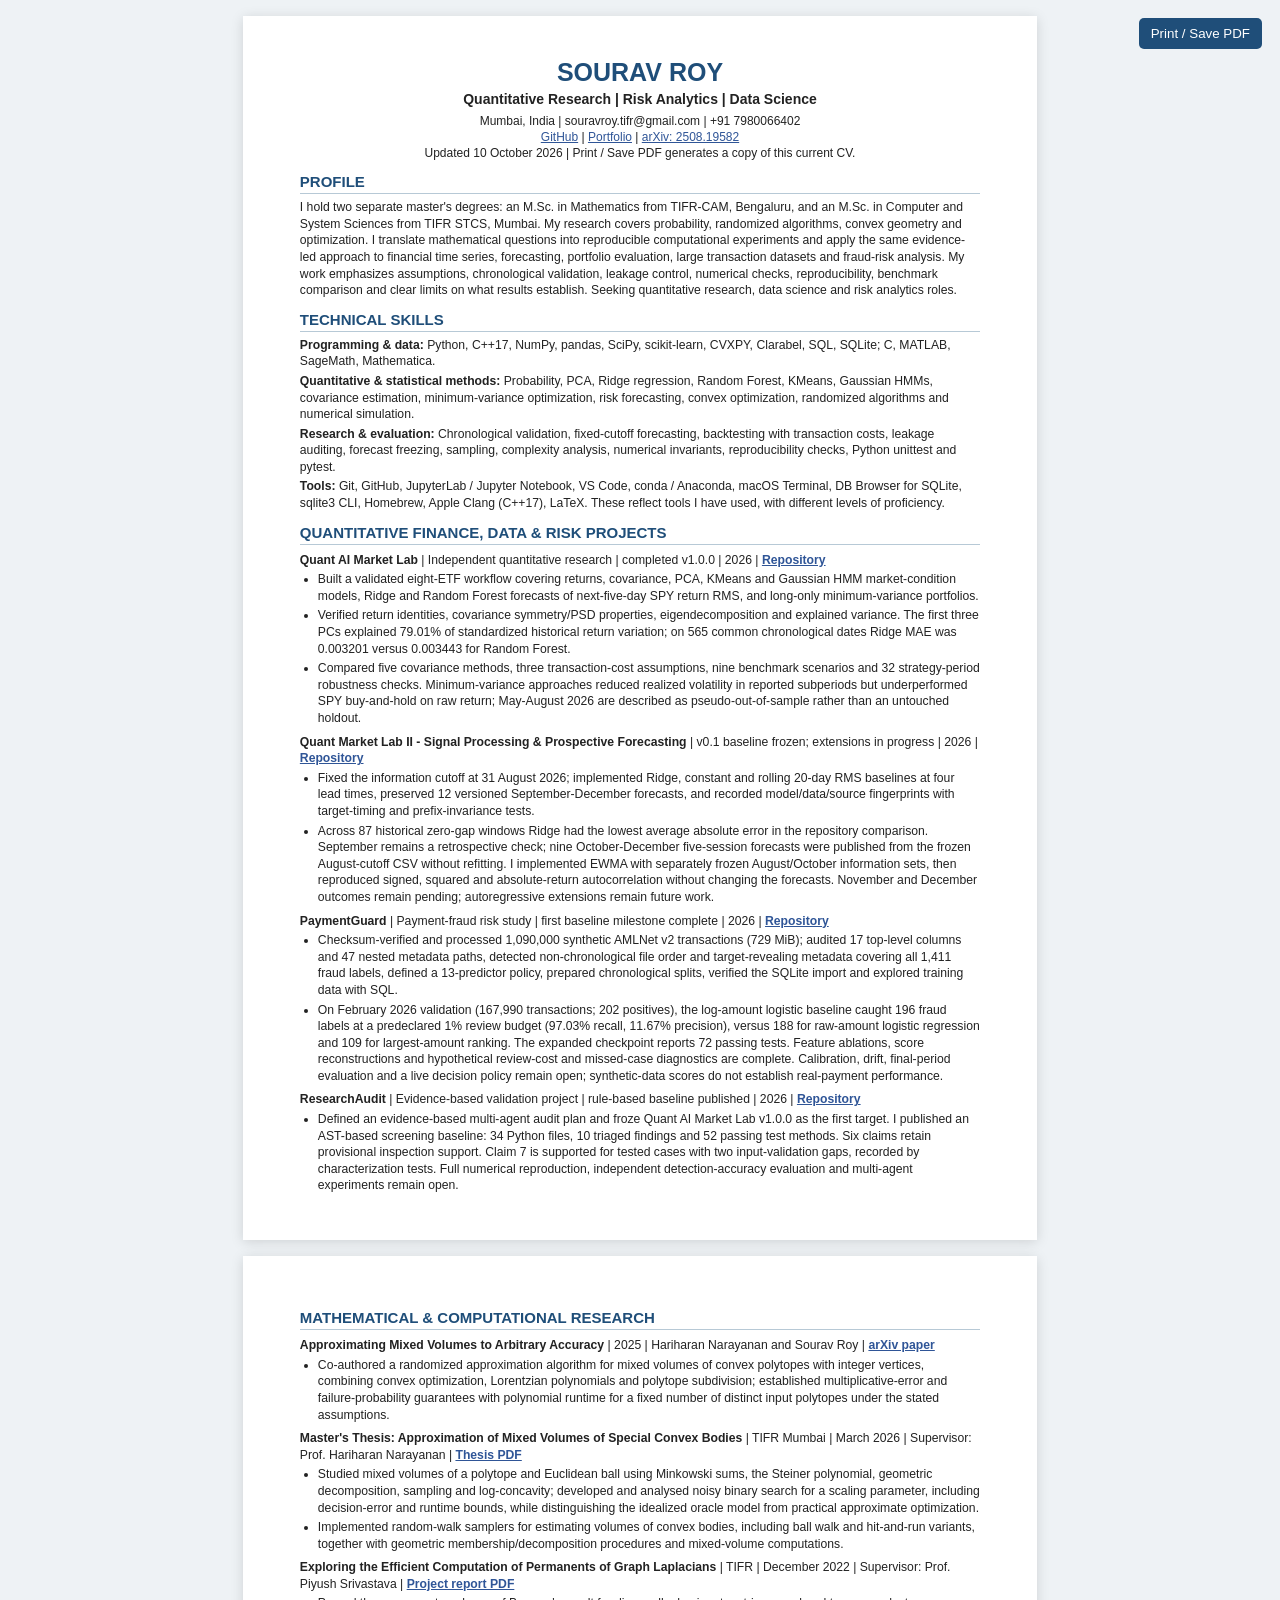
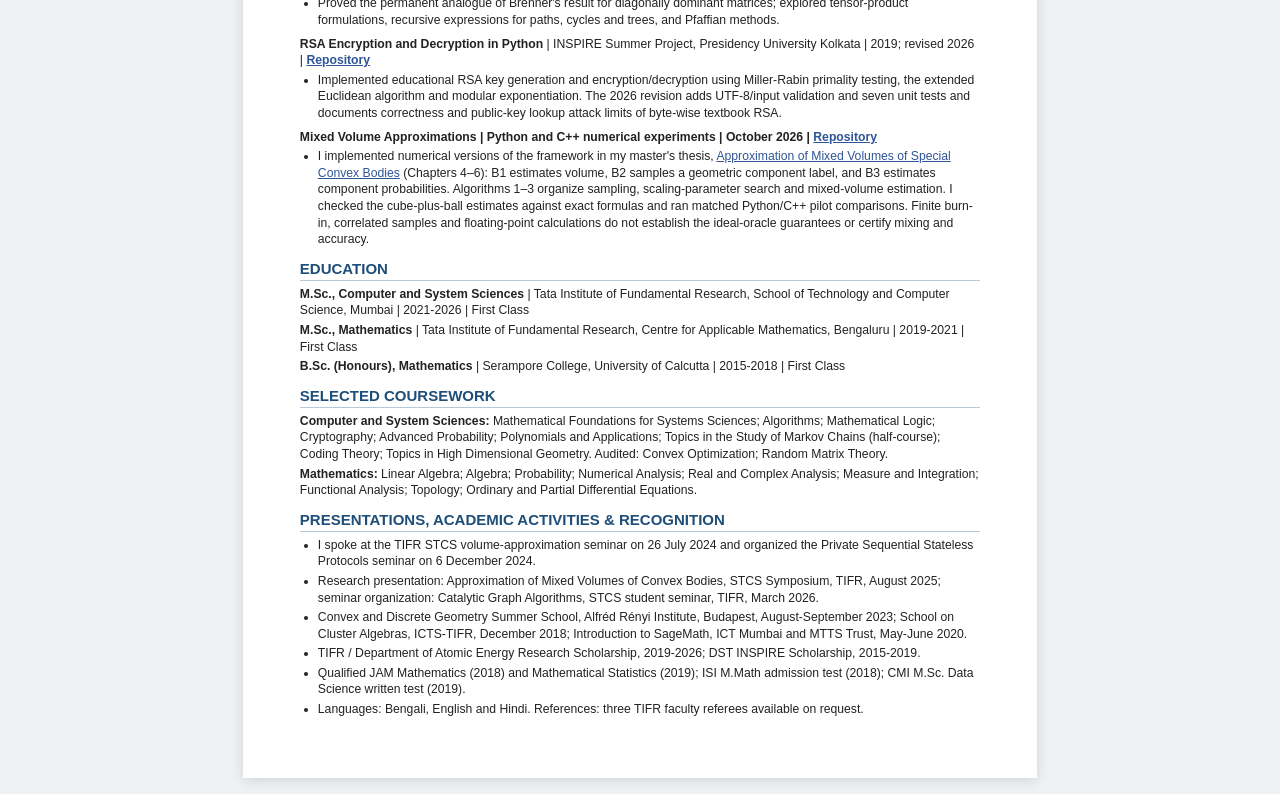
==== cv.html @ 2ca76282 "Adjusted A4 CV print typography and spacing" ====
<!DOCTYPE html>
<html lang="en"><head><meta charset="UTF-8"><meta name="viewport" content="width=device-width,initial-scale=1">
<title>Sourav Roy | CV</title>
<style>
@page{size:A4 portrait;margin:10mm 12mm}*{box-sizing:border-box}body{margin:0;background:#eef2f5;color:#222;font-family:Arial,Helvetica,sans-serif}
.sheet{width:210mm;min-height:297mm;margin:16px auto;background:#fff;padding:11mm 15mm;box-shadow:0 2px 12px #0002}
h1{text-align:center;color:#1f4e79;font-size:25px;margin:0 0 3px}.sub{text-align:center;font-weight:700;font-size:14px;margin:0 0 4px}.contact{text-align:center;font-size:12px;line-height:1.35;margin:0}
a{color:#2f5597}h2{color:#1f4e79;font-size:15px;margin:12px 0 5px;border-bottom:1px solid #b7c9d6;padding-bottom:3px}
p,li{font-size:12.2px;line-height:1.36;margin:3px 0}.role{font-weight:700;margin-top:7px}.role span{font-weight:400}ul{margin:2px 0 4px;padding-left:18px}
.actions{position:fixed;right:18px;top:18px}.actions button{padding:8px 12px;border:0;border-radius:5px;background:#1f4e79;color:white;cursor:pointer}
@media print{
html,body{background:#fff;margin:0;padding:0}
.sheet{box-shadow:none;margin:0;width:auto;min-height:0;padding:0}
.actions{display:none}
.page2{break-before:page}
h1{font-size:22px;margin:0 0 2px}
.sub{font-size:12px;margin:0 0 3px}
.contact{font-size:10px;line-height:1.2;margin:2px 0}
h2{font-size:12.5px;margin:8px 0 3px;padding-bottom:2px;break-after:avoid}
p,li{font-size:10.5px;line-height:1.24;margin:2px 0;orphans:2;widows:2}
.role{margin-top:5px;break-after:avoid}
ul{margin:2px 0 3px;padding-left:15px}
a{color:inherit;text-decoration:none}
}
</style></head><body><div class="actions"><button onclick="window.print()">Print / Save PDF</button></div>
<section class="sheet"><h1>SOURAV ROY</h1><p class="sub">Quantitative Research | Risk Analytics | Data Science</p>
<p class="contact">Mumbai, India | souravroy.tifr@gmail.com | +91 7980066402</p>
<p class="contact"><a href="https://github.com/Souravfrp">GitHub</a> | <a href="https://souravfrp.github.io">Portfolio</a> | <a href="https://arxiv.org/abs/2508.19582">arXiv: 2508.19582</a></p>
<p class="contact">Updated 10 October 2026 | Print / Save PDF generates a copy of this current CV.</p><h2>PROFILE</h2><p>I hold two separate master's degrees: an M.Sc. in Mathematics from TIFR-CAM, Bengaluru, and an M.Sc. in Computer and System Sciences from TIFR STCS, Mumbai. My research covers probability, randomized algorithms, convex geometry and optimization. I translate mathematical questions into reproducible computational experiments and apply the same evidence-led approach to financial time series, forecasting, portfolio evaluation, large transaction datasets and fraud-risk analysis. My work emphasizes assumptions, chronological validation, leakage control, numerical checks, reproducibility, benchmark comparison and clear limits on what results establish. Seeking quantitative research, data science and risk analytics roles.</p>
<h2>TECHNICAL SKILLS</h2>
<p><b>Programming &amp; data:</b> Python, C++17, NumPy, pandas, SciPy, scikit-learn, CVXPY, Clarabel, SQL, SQLite; C, MATLAB, SageMath, Mathematica.</p>
<p><b>Quantitative &amp; statistical methods:</b> Probability, PCA, Ridge regression, Random Forest, KMeans, Gaussian HMMs, covariance estimation, minimum-variance optimization, risk forecasting, convex optimization, randomized algorithms and numerical simulation.</p>
<p><b>Research &amp; evaluation:</b> Chronological validation, fixed-cutoff forecasting, backtesting with transaction costs, leakage auditing, forecast freezing, sampling, complexity analysis, numerical invariants, reproducibility checks, Python unittest and pytest.</p><p><b>Tools:</b> Git, GitHub, JupyterLab / Jupyter Notebook, VS Code, conda / Anaconda, macOS Terminal, DB Browser for SQLite, sqlite3 CLI, Homebrew, Apple Clang (C++17), LaTeX. These reflect tools I have used, with different levels of proficiency.</p>
<h2>QUANTITATIVE FINANCE, DATA &amp; RISK PROJECTS</h2>
<p class="role">Quant AI Market Lab <span>| Independent quantitative research | completed v1.0.0 | 2026 |</span> <a href="https://github.com/Souravfrp/quant-ai-market-lab">Repository</a></p>
<ul><li>Built a validated eight-ETF workflow covering returns, covariance, PCA, KMeans and Gaussian HMM market-condition models, Ridge and Random Forest forecasts of next-five-day SPY return RMS, and long-only minimum-variance portfolios.</li><li>Verified return identities, covariance symmetry/PSD properties, eigendecomposition and explained variance. The first three PCs explained 79.01% of standardized historical return variation; on 565 common chronological dates Ridge MAE was 0.003201 versus 0.003443 for Random Forest.</li><li>Compared five covariance methods, three transaction-cost assumptions, nine benchmark scenarios and 32 strategy-period robustness checks. Minimum-variance approaches reduced realized volatility in reported subperiods but underperformed SPY buy-and-hold on raw return; May-August 2026 are described as pseudo-out-of-sample rather than an untouched holdout.</li></ul>
<p class="role">Quant Market Lab II - Signal Processing &amp; Prospective Forecasting <span>| v0.1 baseline frozen; extensions in progress | 2026 |</span> <a href="https://github.com/Souravfrp/quant-market-lab-ii">Repository</a></p>
<ul><li>Fixed the information cutoff at 31 August 2026; implemented Ridge, constant and rolling 20-day RMS baselines at four lead times, preserved 12 versioned September-December forecasts, and recorded model/data/source fingerprints with target-timing and prefix-invariance tests.</li><li>Across 87 historical zero-gap windows Ridge had the lowest average absolute error in the repository comparison. September remains a retrospective check; nine October-December five-session forecasts were published from the frozen August-cutoff CSV without refitting. I implemented EWMA with separately frozen August/October information sets, then reproduced signed, squared and absolute-return autocorrelation without changing the forecasts. November and December outcomes remain pending; autoregressive extensions remain future work.</li></ul>
<p class="role">PaymentGuard <span>| Payment-fraud risk study | first baseline milestone complete | 2026 |</span> <a href="https://github.com/Souravfrp/payment-guard">Repository</a></p>
<ul><li>Checksum-verified and processed 1,090,000 synthetic AMLNet v2 transactions (729 MiB); audited 17 top-level columns and 47 nested metadata paths, detected non-chronological file order and target-revealing metadata covering all 1,411 fraud labels, defined a 13-predictor policy, prepared chronological splits, verified the SQLite import and explored training data with SQL.</li><li>On February 2026 validation (167,990 transactions; 202 positives), the log-amount logistic baseline caught 196 fraud labels at a predeclared 1% review budget (97.03% recall, 11.67% precision), versus 188 for raw-amount logistic regression and 109 for largest-amount ranking. The expanded checkpoint reports 72 passing tests. Feature ablations, score reconstructions and hypothetical review-cost and missed-case diagnostics are complete. Calibration, drift, final-period evaluation and a live decision policy remain open; synthetic-data scores do not establish real-payment performance.</li></ul>
<p class="role">ResearchAudit <span>| Evidence-based validation project | rule-based baseline published | 2026 |</span> <a href="https://github.com/Souravfrp/research-audit">Repository</a></p>
<ul><li>Defined an evidence-based multi-agent audit plan and froze Quant AI Market Lab v1.0.0 as the first target. I published an AST-based screening baseline: 34 Python files, 10 triaged findings and 52 passing test methods. Six claims retain provisional inspection support. Claim 7 is supported for tested cases with two input-validation gaps, recorded by characterization tests. Full numerical reproduction, independent detection-accuracy evaluation and multi-agent experiments remain open.</li></ul></section>
<section class="sheet page2"><h2>MATHEMATICAL &amp; COMPUTATIONAL RESEARCH</h2>
<p class="role">Approximating Mixed Volumes to Arbitrary Accuracy <span>| 2025 | Hariharan Narayanan and Sourav Roy |</span> <a href="https://arxiv.org/abs/2508.19582">arXiv paper</a></p>
<ul><li>Co-authored a randomized approximation algorithm for mixed volumes of convex polytopes with integer vertices, combining convex optimization, Lorentzian polynomials and polytope subdivision; established multiplicative-error and failure-probability guarantees with polynomial runtime for a fixed number of distinct input polytopes under the stated assumptions.</li></ul>
<p class="role">Master's Thesis: Approximation of Mixed Volumes of Special Convex Bodies <span>| TIFR Mumbai | March 2026 | Supervisor: Prof. Hariharan Narayanan |</span> <a href="Mixed_volume_thesis_pdf.pdf">Thesis PDF</a></p>
<ul><li>Studied mixed volumes of a polytope and Euclidean ball using Minkowski sums, the Steiner polynomial, geometric decomposition, sampling and log-concavity; developed and analysed noisy binary search for a scaling parameter, including decision-error and runtime bounds, while distinguishing the idealized oracle model from practical approximate optimization.</li><li>Implemented random-walk samplers for estimating volumes of convex bodies, including ball walk and hit-and-run variants, together with geometric membership/decomposition procedures and mixed-volume computations.</li></ul>
<p class="role">Exploring the Efficient Computation of Permanents of Graph Laplacians <span>| TIFR | December 2022 | Supervisor: Prof. Piyush Srivastava |</span> <a href="research/permanents_graph_laplacians_2022.pdf">Project report PDF</a></p>
<ul><li>Proved the permanent analogue of Brenner's result for diagonally dominant matrices; explored tensor-product formulations, recursive expressions for paths, cycles and trees, and Pfaffian methods.</li></ul>
<p class="role">RSA Encryption and Decryption in Python <span>| INSPIRE Summer Project, Presidency University Kolkata | 2019; revised 2026 |</span> <a href="https://github.com/Souravfrp/rsa-educational">Repository</a></p>
<ul><li>Implemented educational RSA key generation and encryption/decryption using Miller-Rabin primality testing, the extended Euclidean algorithm and modular exponentiation. The 2026 revision adds UTF-8/input validation and seven unit tests and documents correctness and public-key lookup attack limits of byte-wise textbook RSA.</li></ul>
<p class="role">Mixed Volume Approximations | Python and C++ numerical experiments | October 2026 | <a href="https://github.com/Souravfrp/estimates-of-mixed-volume-components">Repository</a></p><ul><li>I implemented numerical versions of the framework in my master's thesis, <a href="Mixed_volume_thesis_pdf.pdf">Approximation of Mixed Volumes of Special Convex Bodies</a> (Chapters 4–6): B1 estimates volume, B2 samples a geometric component label, and B3 estimates component probabilities. Algorithms 1–3 organize sampling, scaling-parameter search and mixed-volume estimation. I checked the cube-plus-ball estimates against exact formulas and ran matched Python/C++ pilot comparisons. Finite burn-in, correlated samples and floating-point calculations do not establish the ideal-oracle guarantees or certify mixing and accuracy.</li></ul><h2>EDUCATION</h2><p><b>M.Sc., Computer and System Sciences</b> | Tata Institute of Fundamental Research, School of Technology and Computer Science, Mumbai | 2021-2026 | First Class</p><p><b>M.Sc., Mathematics</b> | Tata Institute of Fundamental Research, Centre for Applicable Mathematics, Bengaluru | 2019-2021 | First Class</p><p><b>B.Sc. (Honours), Mathematics</b> | Serampore College, University of Calcutta | 2015-2018 | First Class</p>
<h2>SELECTED COURSEWORK</h2><p><b>Computer and System Sciences:</b> Mathematical Foundations for Systems Sciences; Algorithms; Mathematical Logic; Cryptography; Advanced Probability; Polynomials and Applications; Topics in the Study of Markov Chains (half-course); Coding Theory; Topics in High Dimensional Geometry. Audited: Convex Optimization; Random Matrix Theory.</p><p><b>Mathematics:</b> Linear Algebra; Algebra; Probability; Numerical Analysis; Real and Complex Analysis; Measure and Integration; Functional Analysis; Topology; Ordinary and Partial Differential Equations.</p>
<h2>PRESENTATIONS, ACADEMIC ACTIVITIES &amp; RECOGNITION</h2><ul><li>I spoke at the TIFR STCS volume-approximation seminar on 26 July 2024 and organized the Private Sequential Stateless Protocols seminar on 6 December 2024.</li><li>Research presentation: Approximation of Mixed Volumes of Convex Bodies, STCS Symposium, TIFR, August 2025; seminar organization: Catalytic Graph Algorithms, STCS student seminar, TIFR, March 2026.</li><li>Convex and Discrete Geometry Summer School, Alfréd Rényi Institute, Budapest, August-September 2023; School on Cluster Algebras, ICTS-TIFR, December 2018; Introduction to SageMath, ICT Mumbai and MTTS Trust, May-June 2020.</li><li>TIFR / Department of Atomic Energy Research Scholarship, 2019-2026; DST INSPIRE Scholarship, 2015-2019.</li><li>Qualified JAM Mathematics (2018) and Mathematical Statistics (2019); ISI M.Math admission test (2018); CMI M.Sc. Data Science written test (2019).</li><li>Languages: Bengali, English and Hindi. References: three TIFR faculty referees available on request.</li></ul></section></body></html>
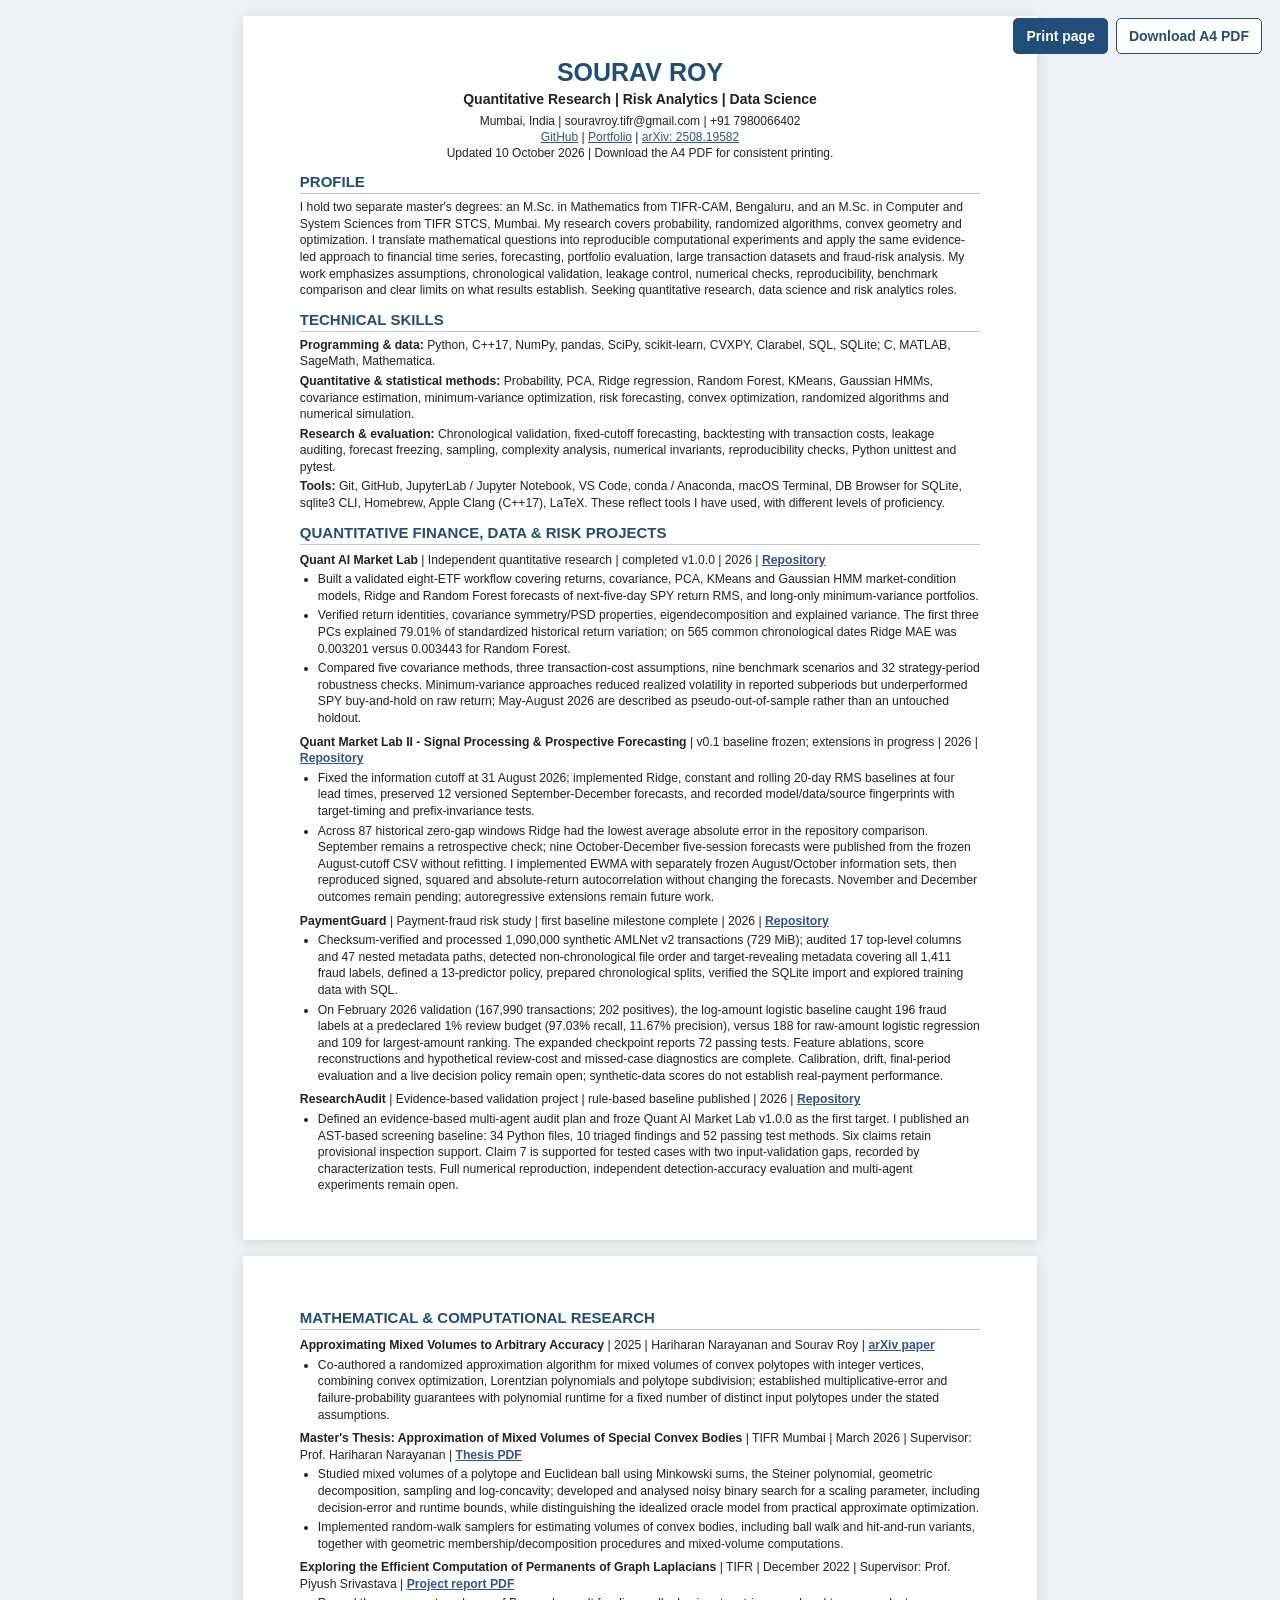
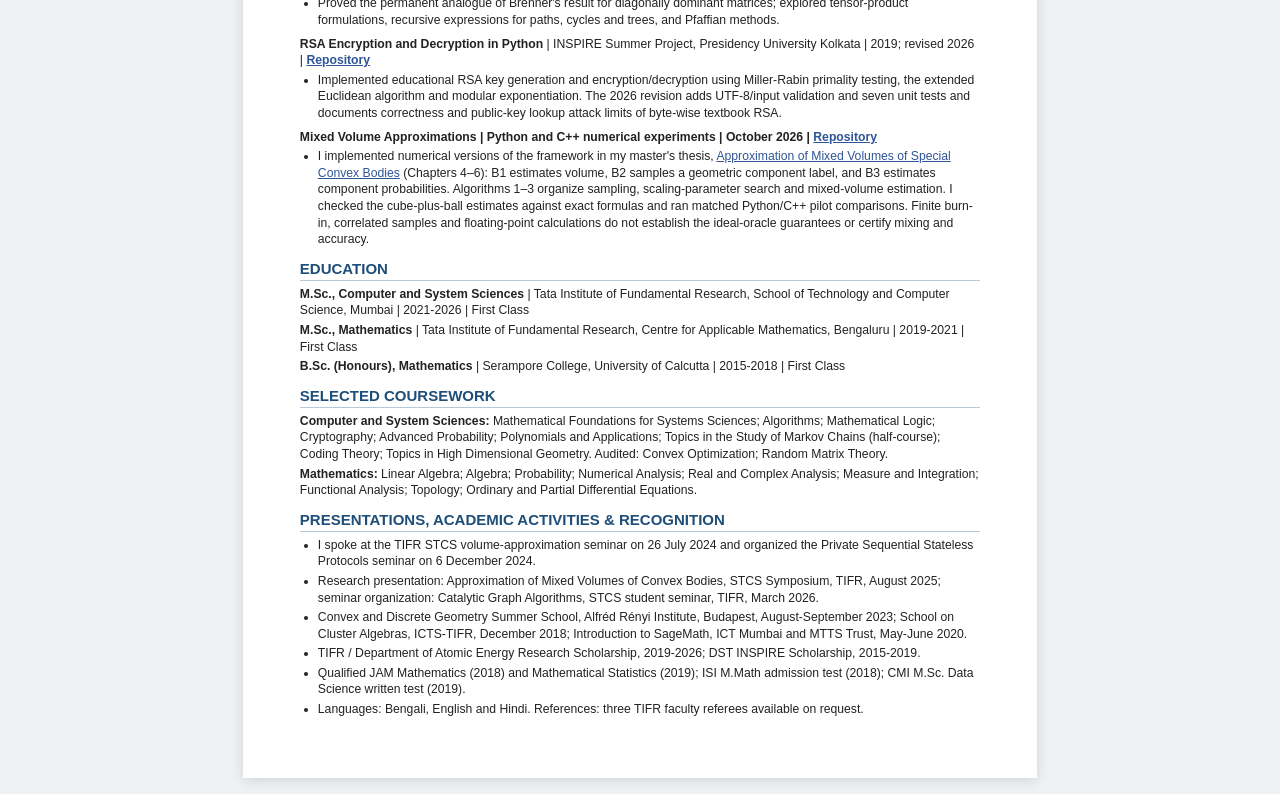
==== commit 3cbf3f7c: "Improved CV print typography and added generated A4 PDF" ====
--- a/cv.html
+++ b/cv.html
@@ -2,31 +2,32 @@
 <html lang="en"><head><meta charset="UTF-8"><meta name="viewport" content="width=device-width,initial-scale=1">
 <title>Sourav Roy | CV</title>
 <style>
-@page{size:A4 portrait;margin:10mm 12mm}*{box-sizing:border-box}body{margin:0;background:#eef2f5;color:#222;font-family:Arial,Helvetica,sans-serif}
+@page{size:A4 portrait;margin:15mm}*{box-sizing:border-box}body{margin:0;background:#eef2f5;color:#222;font-family:Arial,Helvetica,sans-serif}
 .sheet{width:210mm;min-height:297mm;margin:16px auto;background:#fff;padding:11mm 15mm;box-shadow:0 2px 12px #0002}
 h1{text-align:center;color:#1f4e79;font-size:25px;margin:0 0 3px}.sub{text-align:center;font-weight:700;font-size:14px;margin:0 0 4px}.contact{text-align:center;font-size:12px;line-height:1.35;margin:0}
 a{color:#2f5597}h2{color:#1f4e79;font-size:15px;margin:12px 0 5px;border-bottom:1px solid #b7c9d6;padding-bottom:3px}
 p,li{font-size:12.2px;line-height:1.36;margin:3px 0}.role{font-weight:700;margin-top:7px}.role span{font-weight:400}ul{margin:2px 0 4px;padding-left:18px}
-.actions{position:fixed;right:18px;top:18px}.actions button{padding:8px 12px;border:0;border-radius:5px;background:#1f4e79;color:white;cursor:pointer}
+.actions{position:fixed;right:18px;top:18px;display:flex;gap:8px;align-items:center}.actions button,.actions a{padding:9px 12px;border:1px solid #1f4e79;border-radius:5px;background:#1f4e79;color:white;cursor:pointer;font:600 14px Arial,Helvetica,sans-serif;text-decoration:none}.actions a{background:#fff;color:#1f4e79}
 @media print{
 html,body{background:#fff;margin:0;padding:0}
 .sheet{box-shadow:none;margin:0;width:auto;min-height:0;padding:0}
 .actions{display:none}
-.page2{break-before:page}
-h1{font-size:22px;margin:0 0 2px}
-.sub{font-size:12px;margin:0 0 3px}
-.contact{font-size:10px;line-height:1.2;margin:2px 0}
-h2{font-size:12.5px;margin:8px 0 3px;padding-bottom:2px;break-after:avoid}
-p,li{font-size:10.5px;line-height:1.24;margin:2px 0;orphans:2;widows:2}
-.role{margin-top:5px;break-after:avoid}
-ul{margin:2px 0 3px;padding-left:15px}
-a{color:inherit;text-decoration:none}
+.page2{break-before:auto}
+h1{font-size:20pt;margin:0 0 3pt}
+.sub{font-size:11pt;margin:0 0 3pt}
+.contact{font-size:9.5pt;line-height:1.3;margin:2pt 0}
+h2{font-size:12pt;margin:10pt 0 5pt;padding-bottom:3pt;break-after:avoid}
+p,li{font-size:10.5pt;line-height:1.35;margin:4pt 0;orphans:2;widows:2}
+.role{margin-top:8pt;break-after:avoid}
+ul{margin:3pt 0 6pt;padding-left:17pt}
+li{break-inside:avoid}
+a{color:inherit;text-decoration:underline;text-decoration-thickness:.4pt}
 }
-</style></head><body><div class="actions"><button onclick="window.print()">Print / Save PDF</button></div>
+</style></head><body><div class="actions"><button type="button" onclick="window.print()">Print page</button><a href="Sourav_Roy_CV.pdf" type="application/pdf" download="Sourav_Roy_CV.pdf">Download A4 PDF</a></div>
 <section class="sheet"><h1>SOURAV ROY</h1><p class="sub">Quantitative Research | Risk Analytics | Data Science</p>
 <p class="contact">Mumbai, India | souravroy.tifr@gmail.com | +91 7980066402</p>
 <p class="contact"><a href="https://github.com/Souravfrp">GitHub</a> | <a href="https://souravfrp.github.io">Portfolio</a> | <a href="https://arxiv.org/abs/2508.19582">arXiv: 2508.19582</a></p>
-<p class="contact">Updated 10 October 2026 | Print / Save PDF generates a copy of this current CV.</p><h2>PROFILE</h2><p>I hold two separate master's degrees: an M.Sc. in Mathematics from TIFR-CAM, Bengaluru, and an M.Sc. in Computer and System Sciences from TIFR STCS, Mumbai. My research covers probability, randomized algorithms, convex geometry and optimization. I translate mathematical questions into reproducible computational experiments and apply the same evidence-led approach to financial time series, forecasting, portfolio evaluation, large transaction datasets and fraud-risk analysis. My work emphasizes assumptions, chronological validation, leakage control, numerical checks, reproducibility, benchmark comparison and clear limits on what results establish. Seeking quantitative research, data science and risk analytics roles.</p>
+<p class="contact">Updated 10 October 2026 | Download the A4 PDF for consistent printing.</p><h2>PROFILE</h2><p>I hold two separate master's degrees: an M.Sc. in Mathematics from TIFR-CAM, Bengaluru, and an M.Sc. in Computer and System Sciences from TIFR STCS, Mumbai. My research covers probability, randomized algorithms, convex geometry and optimization. I translate mathematical questions into reproducible computational experiments and apply the same evidence-led approach to financial time series, forecasting, portfolio evaluation, large transaction datasets and fraud-risk analysis. My work emphasizes assumptions, chronological validation, leakage control, numerical checks, reproducibility, benchmark comparison and clear limits on what results establish. Seeking quantitative research, data science and risk analytics roles.</p>
 <h2>TECHNICAL SKILLS</h2>
 <p><b>Programming &amp; data:</b> Python, C++17, NumPy, pandas, SciPy, scikit-learn, CVXPY, Clarabel, SQL, SQLite; C, MATLAB, SageMath, Mathematica.</p>
 <p><b>Quantitative &amp; statistical methods:</b> Probability, PCA, Ridge regression, Random Forest, KMeans, Gaussian HMMs, covariance estimation, minimum-variance optimization, risk forecasting, convex optimization, randomized algorithms and numerical simulation.</p>
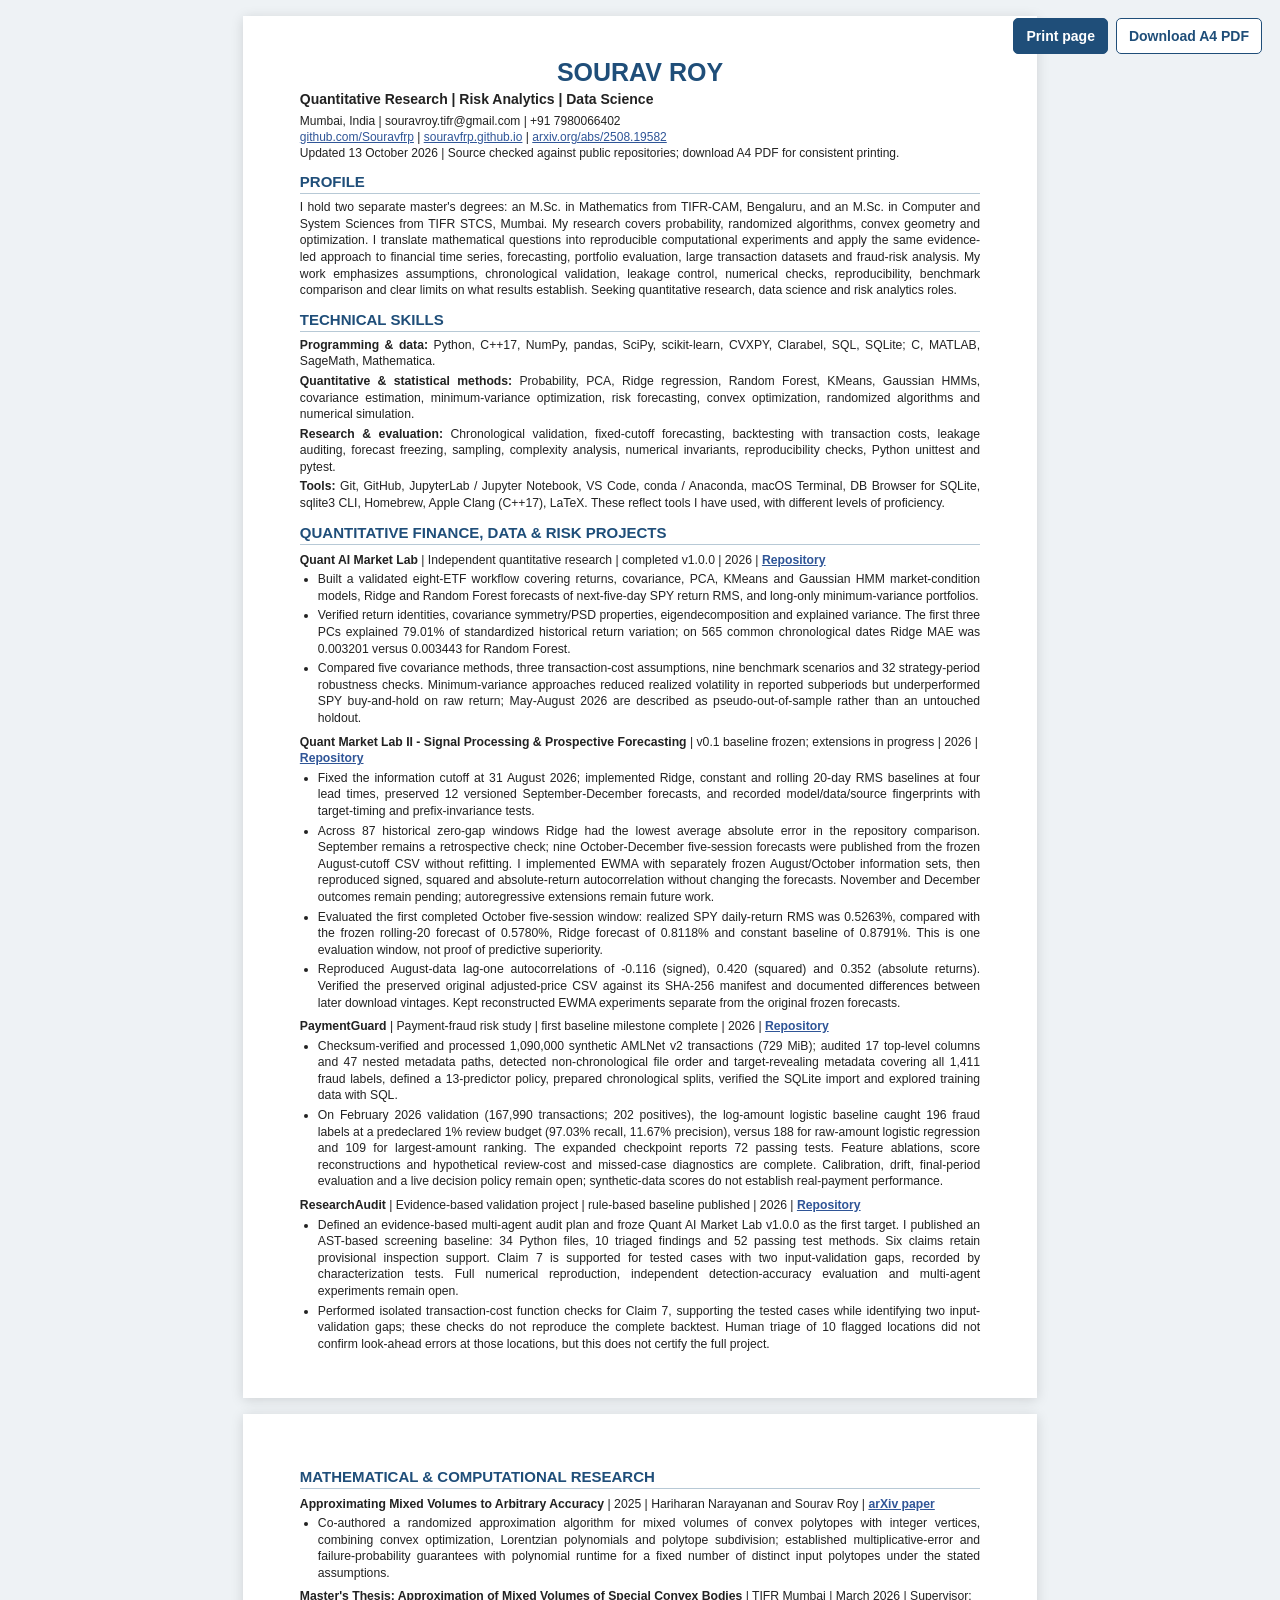
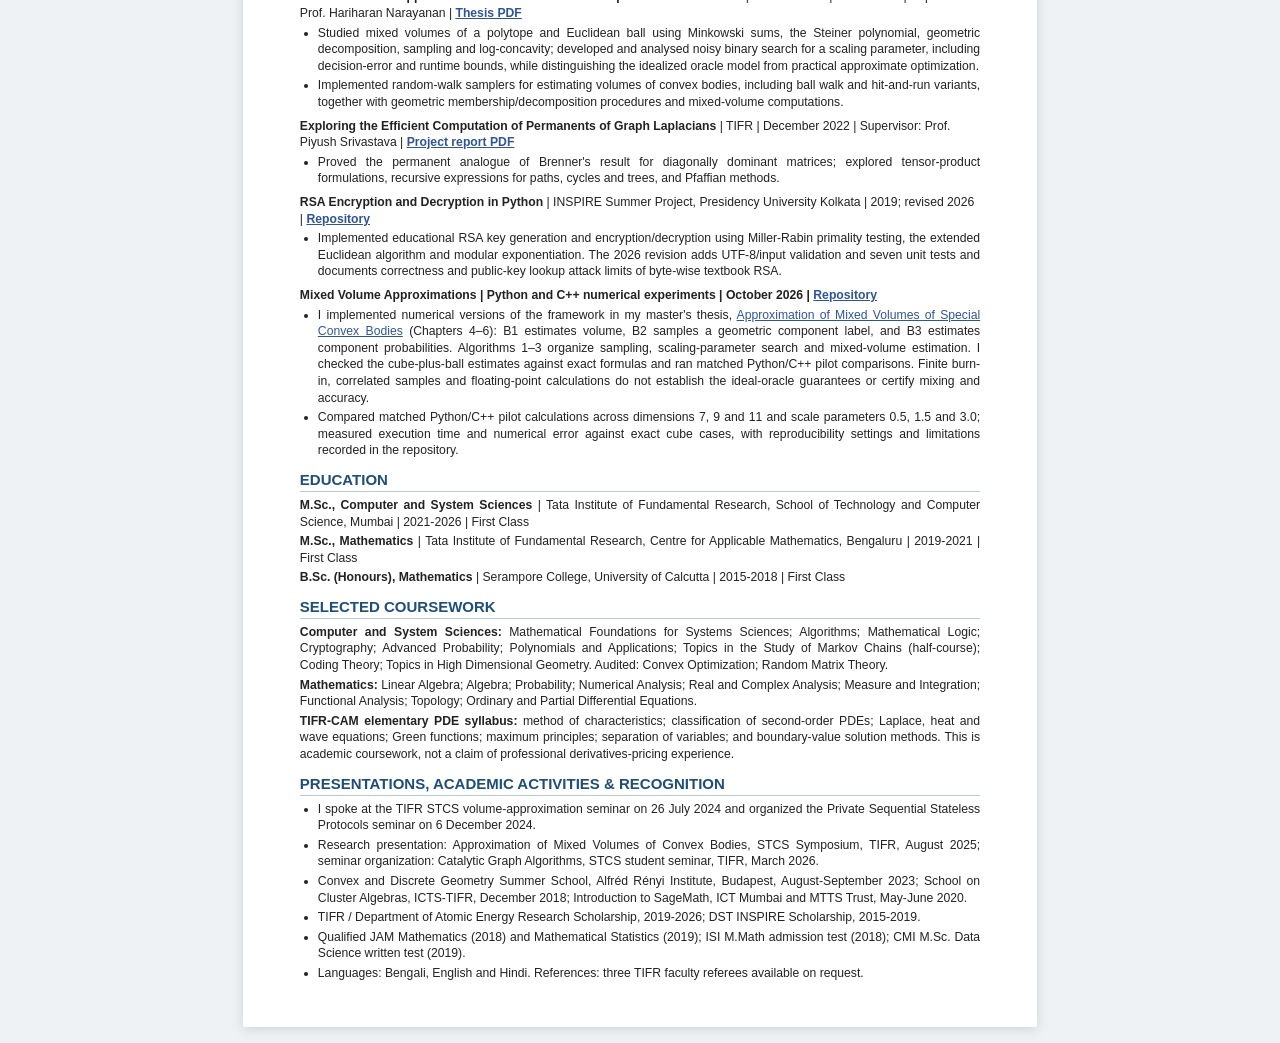
==== commit dde1e2d3: "Aligned CV paragraphs and added verified October research updates" ====
--- a/cv.html
+++ b/cv.html
@@ -6,7 +6,7 @@
 .sheet{width:210mm;min-height:297mm;margin:16px auto;background:#fff;padding:11mm 15mm;box-shadow:0 2px 12px #0002}
 h1{text-align:center;color:#1f4e79;font-size:25px;margin:0 0 3px}.sub{text-align:center;font-weight:700;font-size:14px;margin:0 0 4px}.contact{text-align:center;font-size:12px;line-height:1.35;margin:0}
 a{color:#2f5597}h2{color:#1f4e79;font-size:15px;margin:12px 0 5px;border-bottom:1px solid #b7c9d6;padding-bottom:3px}
-p,li{font-size:12.2px;line-height:1.36;margin:3px 0}.role{font-weight:700;margin-top:7px}.role span{font-weight:400}ul{margin:2px 0 4px;padding-left:18px}
+p,li{font-size:12.2px;line-height:1.36;margin:3px 0;text-align:justify;text-align-last:left;word-spacing:normal;hyphens:none}.role{font-weight:700;margin-top:7px;text-align:left}.role span{font-weight:400}ul{margin:2px 0 4px;padding-left:18px}
 .actions{position:fixed;right:18px;top:18px;display:flex;gap:8px;align-items:center}.actions button,.actions a{padding:9px 12px;border:1px solid #1f4e79;border-radius:5px;background:#1f4e79;color:white;cursor:pointer;font:600 14px Arial,Helvetica,sans-serif;text-decoration:none}.actions a{background:#fff;color:#1f4e79}
 @media print{
 html,body{background:#fff;margin:0;padding:0}
@@ -17,8 +17,8 @@
 .sub{font-size:11pt;margin:0 0 3pt}
 .contact{font-size:9.5pt;line-height:1.3;margin:2pt 0}
 h2{font-size:12pt;margin:10pt 0 5pt;padding-bottom:3pt;break-after:avoid}
-p,li{font-size:10.5pt;line-height:1.35;margin:4pt 0;orphans:2;widows:2}
-.role{margin-top:8pt;break-after:avoid}
+p,li{font-size:10.5pt;line-height:1.35;margin:4pt 0;orphans:2;widows:2;text-align:justify;text-align-last:left;word-spacing:normal;hyphens:none}
+.role{margin-top:8pt;break-after:avoid;text-align:left}
 ul{margin:3pt 0 6pt;padding-left:17pt}
 li{break-inside:avoid}
 a{color:inherit;text-decoration:underline;text-decoration-thickness:.4pt}
@@ -26,8 +26,8 @@
 </style></head><body><div class="actions"><button type="button" onclick="window.print()">Print page</button><a href="Sourav_Roy_CV.pdf" type="application/pdf" download="Sourav_Roy_CV.pdf">Download A4 PDF</a></div>
 <section class="sheet"><h1>SOURAV ROY</h1><p class="sub">Quantitative Research | Risk Analytics | Data Science</p>
 <p class="contact">Mumbai, India | souravroy.tifr@gmail.com | +91 7980066402</p>
-<p class="contact"><a href="https://github.com/Souravfrp">GitHub</a> | <a href="https://souravfrp.github.io">Portfolio</a> | <a href="https://arxiv.org/abs/2508.19582">arXiv: 2508.19582</a></p>
-<p class="contact">Updated 10 October 2026 | Download the A4 PDF for consistent printing.</p><h2>PROFILE</h2><p>I hold two separate master's degrees: an M.Sc. in Mathematics from TIFR-CAM, Bengaluru, and an M.Sc. in Computer and System Sciences from TIFR STCS, Mumbai. My research covers probability, randomized algorithms, convex geometry and optimization. I translate mathematical questions into reproducible computational experiments and apply the same evidence-led approach to financial time series, forecasting, portfolio evaluation, large transaction datasets and fraud-risk analysis. My work emphasizes assumptions, chronological validation, leakage control, numerical checks, reproducibility, benchmark comparison and clear limits on what results establish. Seeking quantitative research, data science and risk analytics roles.</p>
+<p class="contact"><a href="https://github.com/Souravfrp">github.com/Souravfrp</a> | <a href="https://souravfrp.github.io">souravfrp.github.io</a> | <a href="https://arxiv.org/abs/2508.19582">arxiv.org/abs/2508.19582</a></p>
+<p class="contact">Updated 13 October 2026 | Source checked against public repositories; download A4 PDF for consistent printing.</p><h2>PROFILE</h2><p>I hold two separate master's degrees: an M.Sc. in Mathematics from TIFR-CAM, Bengaluru, and an M.Sc. in Computer and System Sciences from TIFR STCS, Mumbai. My research covers probability, randomized algorithms, convex geometry and optimization. I translate mathematical questions into reproducible computational experiments and apply the same evidence-led approach to financial time series, forecasting, portfolio evaluation, large transaction datasets and fraud-risk analysis. My work emphasizes assumptions, chronological validation, leakage control, numerical checks, reproducibility, benchmark comparison and clear limits on what results establish. Seeking quantitative research, data science and risk analytics roles.</p>
 <h2>TECHNICAL SKILLS</h2>
 <p><b>Programming &amp; data:</b> Python, C++17, NumPy, pandas, SciPy, scikit-learn, CVXPY, Clarabel, SQL, SQLite; C, MATLAB, SageMath, Mathematica.</p>
 <p><b>Quantitative &amp; statistical methods:</b> Probability, PCA, Ridge regression, Random Forest, KMeans, Gaussian HMMs, covariance estimation, minimum-variance optimization, risk forecasting, convex optimization, randomized algorithms and numerical simulation.</p>
@@ -36,11 +36,11 @@
 <p class="role">Quant AI Market Lab <span>| Independent quantitative research | completed v1.0.0 | 2026 |</span> <a href="https://github.com/Souravfrp/quant-ai-market-lab">Repository</a></p>
 <ul><li>Built a validated eight-ETF workflow covering returns, covariance, PCA, KMeans and Gaussian HMM market-condition models, Ridge and Random Forest forecasts of next-five-day SPY return RMS, and long-only minimum-variance portfolios.</li><li>Verified return identities, covariance symmetry/PSD properties, eigendecomposition and explained variance. The first three PCs explained 79.01% of standardized historical return variation; on 565 common chronological dates Ridge MAE was 0.003201 versus 0.003443 for Random Forest.</li><li>Compared five covariance methods, three transaction-cost assumptions, nine benchmark scenarios and 32 strategy-period robustness checks. Minimum-variance approaches reduced realized volatility in reported subperiods but underperformed SPY buy-and-hold on raw return; May-August 2026 are described as pseudo-out-of-sample rather than an untouched holdout.</li></ul>
 <p class="role">Quant Market Lab II - Signal Processing &amp; Prospective Forecasting <span>| v0.1 baseline frozen; extensions in progress | 2026 |</span> <a href="https://github.com/Souravfrp/quant-market-lab-ii">Repository</a></p>
-<ul><li>Fixed the information cutoff at 31 August 2026; implemented Ridge, constant and rolling 20-day RMS baselines at four lead times, preserved 12 versioned September-December forecasts, and recorded model/data/source fingerprints with target-timing and prefix-invariance tests.</li><li>Across 87 historical zero-gap windows Ridge had the lowest average absolute error in the repository comparison. September remains a retrospective check; nine October-December five-session forecasts were published from the frozen August-cutoff CSV without refitting. I implemented EWMA with separately frozen August/October information sets, then reproduced signed, squared and absolute-return autocorrelation without changing the forecasts. November and December outcomes remain pending; autoregressive extensions remain future work.</li></ul>
+<ul><li>Fixed the information cutoff at 31 August 2026; implemented Ridge, constant and rolling 20-day RMS baselines at four lead times, preserved 12 versioned September-December forecasts, and recorded model/data/source fingerprints with target-timing and prefix-invariance tests.</li><li>Across 87 historical zero-gap windows Ridge had the lowest average absolute error in the repository comparison. September remains a retrospective check; nine October-December five-session forecasts were published from the frozen August-cutoff CSV without refitting. I implemented EWMA with separately frozen August/October information sets, then reproduced signed, squared and absolute-return autocorrelation without changing the forecasts. November and December outcomes remain pending; autoregressive extensions remain future work.</li><li>Evaluated the first completed October five-session window: realized SPY daily-return RMS was 0.5263%, compared with the frozen rolling-20 forecast of 0.5780%, Ridge forecast of 0.8118% and constant baseline of 0.8791%. This is one evaluation window, not proof of predictive superiority.</li><li>Reproduced August-data lag-one autocorrelations of -0.116 (signed), 0.420 (squared) and 0.352 (absolute returns). Verified the preserved original adjusted-price CSV against its SHA-256 manifest and documented differences between later download vintages. Kept reconstructed EWMA experiments separate from the original frozen forecasts.</li></ul>
 <p class="role">PaymentGuard <span>| Payment-fraud risk study | first baseline milestone complete | 2026 |</span> <a href="https://github.com/Souravfrp/payment-guard">Repository</a></p>
 <ul><li>Checksum-verified and processed 1,090,000 synthetic AMLNet v2 transactions (729 MiB); audited 17 top-level columns and 47 nested metadata paths, detected non-chronological file order and target-revealing metadata covering all 1,411 fraud labels, defined a 13-predictor policy, prepared chronological splits, verified the SQLite import and explored training data with SQL.</li><li>On February 2026 validation (167,990 transactions; 202 positives), the log-amount logistic baseline caught 196 fraud labels at a predeclared 1% review budget (97.03% recall, 11.67% precision), versus 188 for raw-amount logistic regression and 109 for largest-amount ranking. The expanded checkpoint reports 72 passing tests. Feature ablations, score reconstructions and hypothetical review-cost and missed-case diagnostics are complete. Calibration, drift, final-period evaluation and a live decision policy remain open; synthetic-data scores do not establish real-payment performance.</li></ul>
 <p class="role">ResearchAudit <span>| Evidence-based validation project | rule-based baseline published | 2026 |</span> <a href="https://github.com/Souravfrp/research-audit">Repository</a></p>
-<ul><li>Defined an evidence-based multi-agent audit plan and froze Quant AI Market Lab v1.0.0 as the first target. I published an AST-based screening baseline: 34 Python files, 10 triaged findings and 52 passing test methods. Six claims retain provisional inspection support. Claim 7 is supported for tested cases with two input-validation gaps, recorded by characterization tests. Full numerical reproduction, independent detection-accuracy evaluation and multi-agent experiments remain open.</li></ul></section>
+<ul><li>Defined an evidence-based multi-agent audit plan and froze Quant AI Market Lab v1.0.0 as the first target. I published an AST-based screening baseline: 34 Python files, 10 triaged findings and 52 passing test methods. Six claims retain provisional inspection support. Claim 7 is supported for tested cases with two input-validation gaps, recorded by characterization tests. Full numerical reproduction, independent detection-accuracy evaluation and multi-agent experiments remain open.</li><li>Performed isolated transaction-cost function checks for Claim 7, supporting the tested cases while identifying two input-validation gaps; these checks do not reproduce the complete backtest. Human triage of 10 flagged locations did not confirm look-ahead errors at those locations, but this does not certify the full project.</li></ul></section>
 <section class="sheet page2"><h2>MATHEMATICAL &amp; COMPUTATIONAL RESEARCH</h2>
 <p class="role">Approximating Mixed Volumes to Arbitrary Accuracy <span>| 2025 | Hariharan Narayanan and Sourav Roy |</span> <a href="https://arxiv.org/abs/2508.19582">arXiv paper</a></p>
 <ul><li>Co-authored a randomized approximation algorithm for mixed volumes of convex polytopes with integer vertices, combining convex optimization, Lorentzian polynomials and polytope subdivision; established multiplicative-error and failure-probability guarantees with polynomial runtime for a fixed number of distinct input polytopes under the stated assumptions.</li></ul>
@@ -50,6 +50,6 @@
 <ul><li>Proved the permanent analogue of Brenner's result for diagonally dominant matrices; explored tensor-product formulations, recursive expressions for paths, cycles and trees, and Pfaffian methods.</li></ul>
 <p class="role">RSA Encryption and Decryption in Python <span>| INSPIRE Summer Project, Presidency University Kolkata | 2019; revised 2026 |</span> <a href="https://github.com/Souravfrp/rsa-educational">Repository</a></p>
 <ul><li>Implemented educational RSA key generation and encryption/decryption using Miller-Rabin primality testing, the extended Euclidean algorithm and modular exponentiation. The 2026 revision adds UTF-8/input validation and seven unit tests and documents correctness and public-key lookup attack limits of byte-wise textbook RSA.</li></ul>
-<p class="role">Mixed Volume Approximations | Python and C++ numerical experiments | October 2026 | <a href="https://github.com/Souravfrp/estimates-of-mixed-volume-components">Repository</a></p><ul><li>I implemented numerical versions of the framework in my master's thesis, <a href="Mixed_volume_thesis_pdf.pdf">Approximation of Mixed Volumes of Special Convex Bodies</a> (Chapters 4–6): B1 estimates volume, B2 samples a geometric component label, and B3 estimates component probabilities. Algorithms 1–3 organize sampling, scaling-parameter search and mixed-volume estimation. I checked the cube-plus-ball estimates against exact formulas and ran matched Python/C++ pilot comparisons. Finite burn-in, correlated samples and floating-point calculations do not establish the ideal-oracle guarantees or certify mixing and accuracy.</li></ul><h2>EDUCATION</h2><p><b>M.Sc., Computer and System Sciences</b> | Tata Institute of Fundamental Research, School of Technology and Computer Science, Mumbai | 2021-2026 | First Class</p><p><b>M.Sc., Mathematics</b> | Tata Institute of Fundamental Research, Centre for Applicable Mathematics, Bengaluru | 2019-2021 | First Class</p><p><b>B.Sc. (Honours), Mathematics</b> | Serampore College, University of Calcutta | 2015-2018 | First Class</p>
-<h2>SELECTED COURSEWORK</h2><p><b>Computer and System Sciences:</b> Mathematical Foundations for Systems Sciences; Algorithms; Mathematical Logic; Cryptography; Advanced Probability; Polynomials and Applications; Topics in the Study of Markov Chains (half-course); Coding Theory; Topics in High Dimensional Geometry. Audited: Convex Optimization; Random Matrix Theory.</p><p><b>Mathematics:</b> Linear Algebra; Algebra; Probability; Numerical Analysis; Real and Complex Analysis; Measure and Integration; Functional Analysis; Topology; Ordinary and Partial Differential Equations.</p>
+<p class="role">Mixed Volume Approximations | Python and C++ numerical experiments | October 2026 | <a href="https://github.com/Souravfrp/estimates-of-mixed-volume-components">Repository</a></p><ul><li>I implemented numerical versions of the framework in my master's thesis, <a href="Mixed_volume_thesis_pdf.pdf">Approximation of Mixed Volumes of Special Convex Bodies</a> (Chapters 4–6): B1 estimates volume, B2 samples a geometric component label, and B3 estimates component probabilities. Algorithms 1–3 organize sampling, scaling-parameter search and mixed-volume estimation. I checked the cube-plus-ball estimates against exact formulas and ran matched Python/C++ pilot comparisons. Finite burn-in, correlated samples and floating-point calculations do not establish the ideal-oracle guarantees or certify mixing and accuracy.</li><li>Compared matched Python/C++ pilot calculations across dimensions 7, 9 and 11 and scale parameters 0.5, 1.5 and 3.0; measured execution time and numerical error against exact cube cases, with reproducibility settings and limitations recorded in the repository.</li></ul><h2>EDUCATION</h2><p><b>M.Sc., Computer and System Sciences</b> | Tata Institute of Fundamental Research, School of Technology and Computer Science, Mumbai | 2021-2026 | First Class</p><p><b>M.Sc., Mathematics</b> | Tata Institute of Fundamental Research, Centre for Applicable Mathematics, Bengaluru | 2019-2021 | First Class</p><p><b>B.Sc. (Honours), Mathematics</b> | Serampore College, University of Calcutta | 2015-2018 | First Class</p>
+<h2>SELECTED COURSEWORK</h2><p><b>Computer and System Sciences:</b> Mathematical Foundations for Systems Sciences; Algorithms; Mathematical Logic; Cryptography; Advanced Probability; Polynomials and Applications; Topics in the Study of Markov Chains (half-course); Coding Theory; Topics in High Dimensional Geometry. Audited: Convex Optimization; Random Matrix Theory.</p><p><b>Mathematics:</b> Linear Algebra; Algebra; Probability; Numerical Analysis; Real and Complex Analysis; Measure and Integration; Functional Analysis; Topology; Ordinary and Partial Differential Equations.</p><p><b>TIFR-CAM elementary PDE syllabus:</b> method of characteristics; classification of second-order PDEs; Laplace, heat and wave equations; Green functions; maximum principles; separation of variables; and boundary-value solution methods. This is academic coursework, not a claim of professional derivatives-pricing experience.</p>
 <h2>PRESENTATIONS, ACADEMIC ACTIVITIES &amp; RECOGNITION</h2><ul><li>I spoke at the TIFR STCS volume-approximation seminar on 26 July 2024 and organized the Private Sequential Stateless Protocols seminar on 6 December 2024.</li><li>Research presentation: Approximation of Mixed Volumes of Convex Bodies, STCS Symposium, TIFR, August 2025; seminar organization: Catalytic Graph Algorithms, STCS student seminar, TIFR, March 2026.</li><li>Convex and Discrete Geometry Summer School, Alfréd Rényi Institute, Budapest, August-September 2023; School on Cluster Algebras, ICTS-TIFR, December 2018; Introduction to SageMath, ICT Mumbai and MTTS Trust, May-June 2020.</li><li>TIFR / Department of Atomic Energy Research Scholarship, 2019-2026; DST INSPIRE Scholarship, 2015-2019.</li><li>Qualified JAM Mathematics (2018) and Mathematical Statistics (2019); ISI M.Math admission test (2018); CMI M.Sc. Data Science written test (2019).</li><li>Languages: Bengali, English and Hindi. References: three TIFR faculty referees available on request.</li></ul></section></body></html>
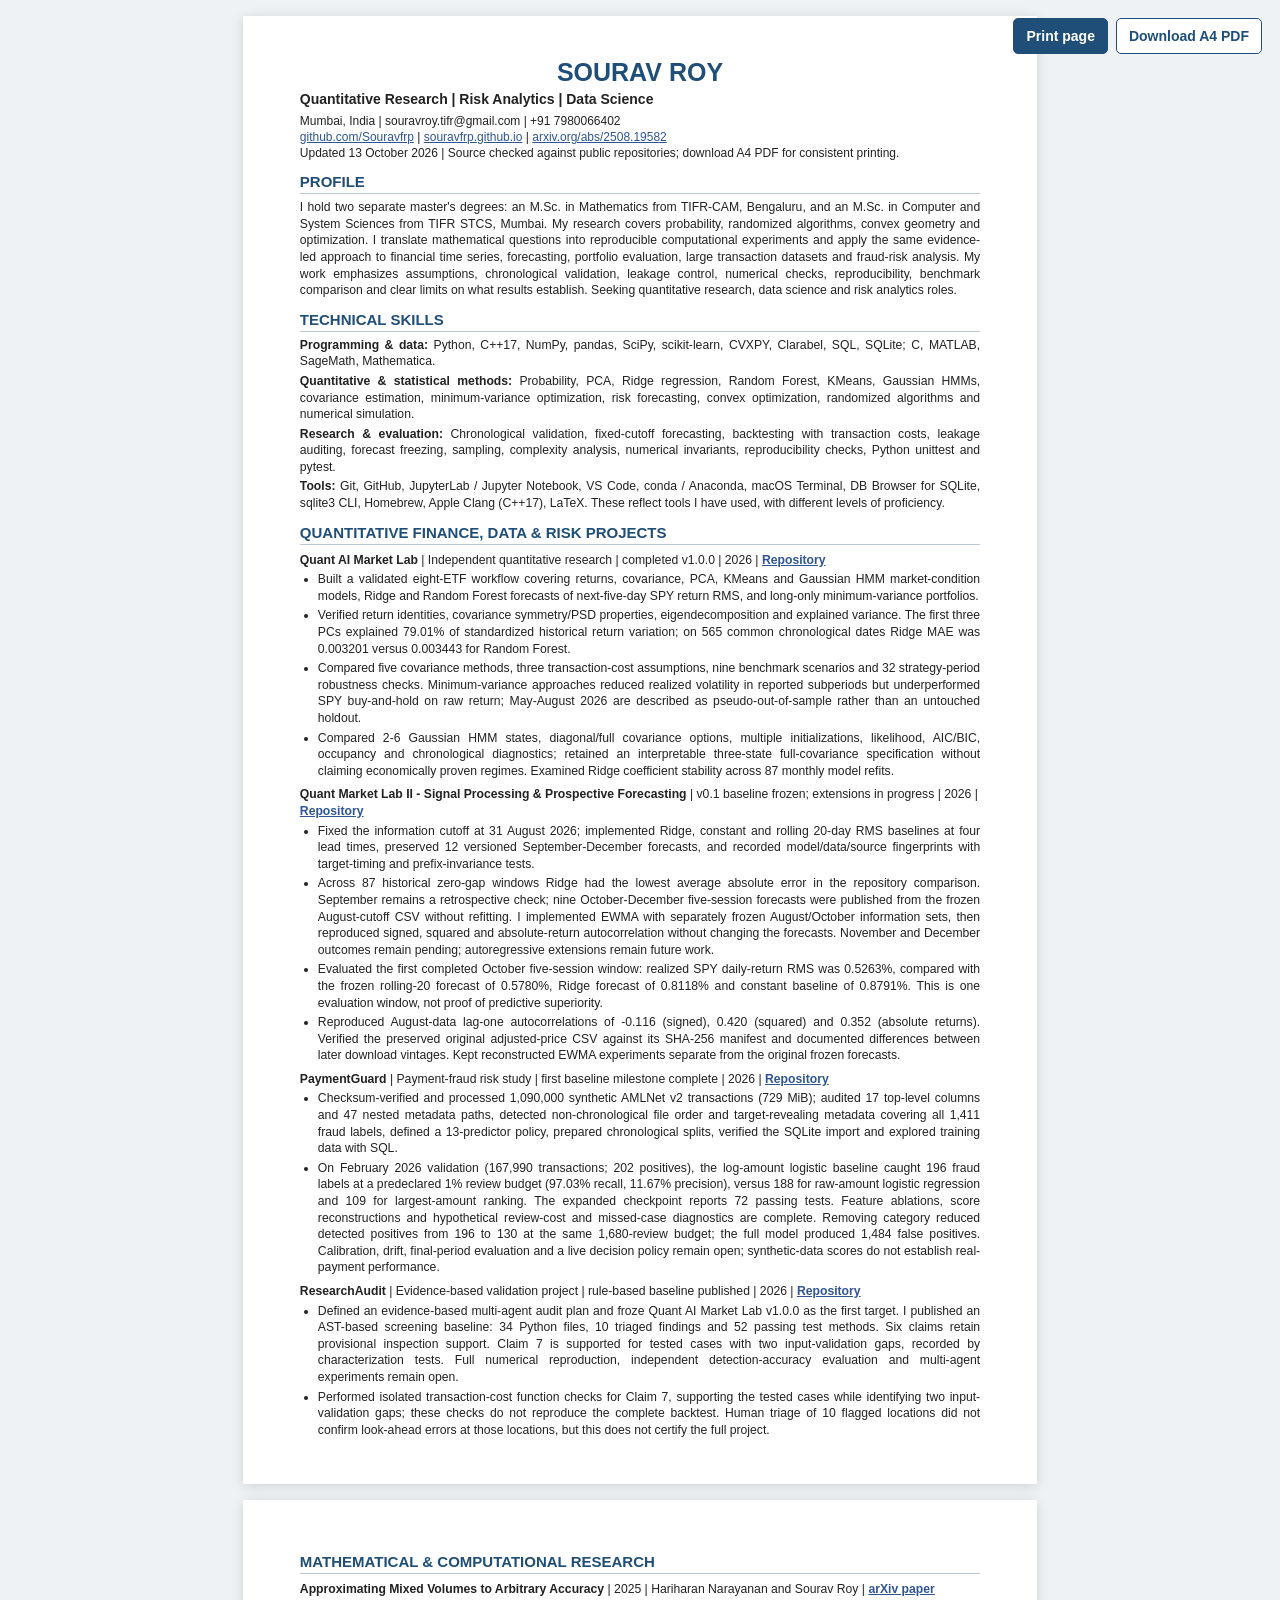
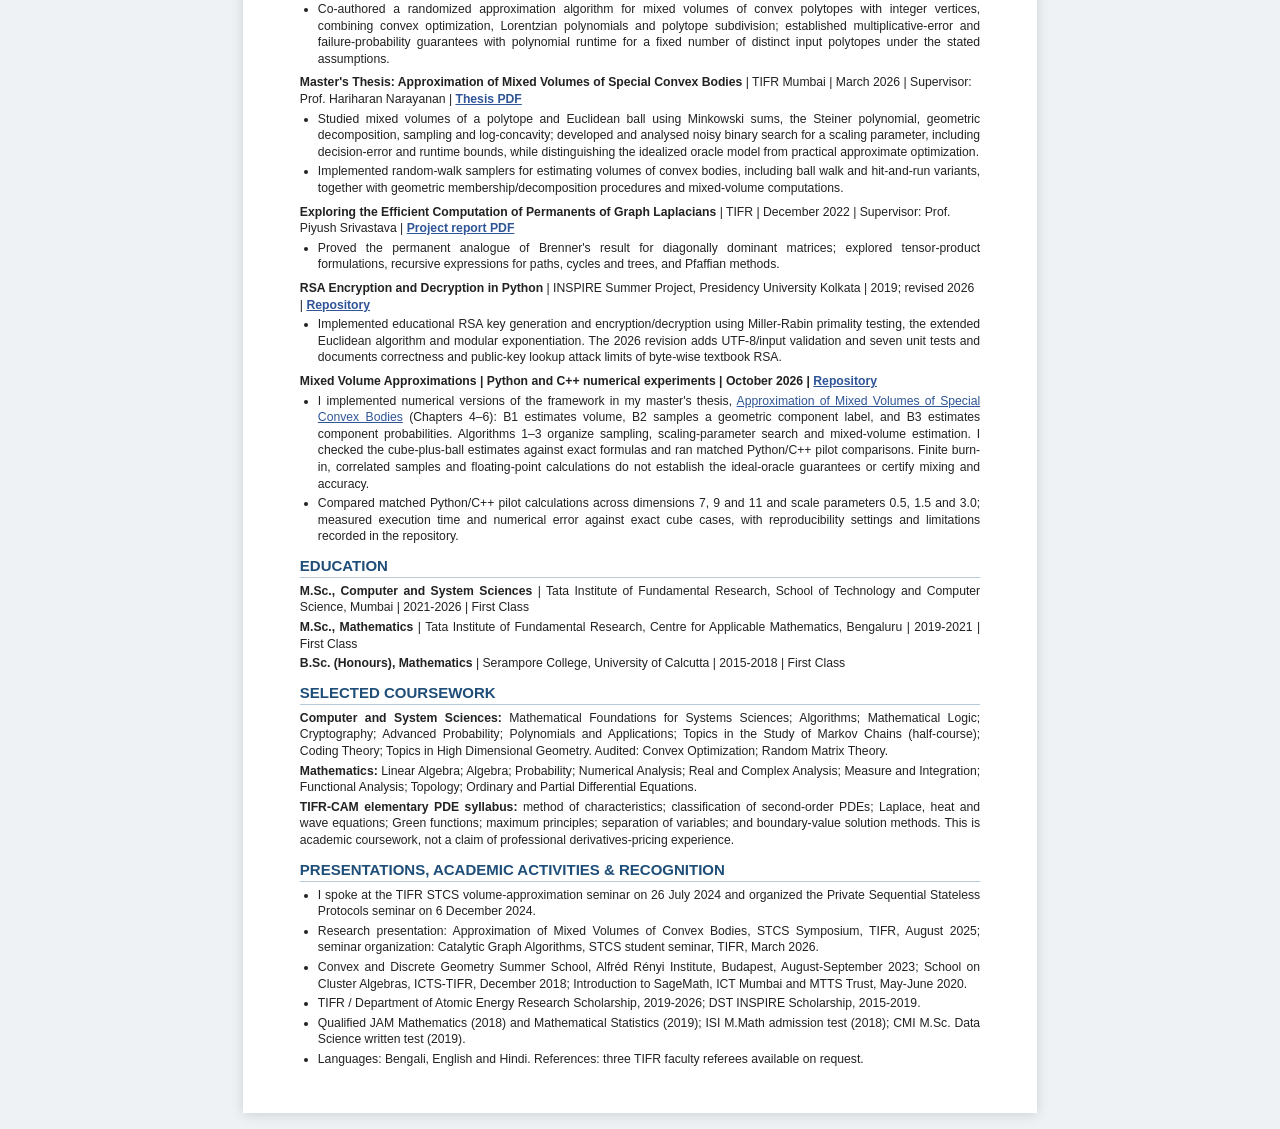
==== commit 0a224514: "Restored detailed model comparisons and fraud ablation findings" ====
--- a/cv.html
+++ b/cv.html
@@ -34,11 +34,11 @@
 <p><b>Research &amp; evaluation:</b> Chronological validation, fixed-cutoff forecasting, backtesting with transaction costs, leakage auditing, forecast freezing, sampling, complexity analysis, numerical invariants, reproducibility checks, Python unittest and pytest.</p><p><b>Tools:</b> Git, GitHub, JupyterLab / Jupyter Notebook, VS Code, conda / Anaconda, macOS Terminal, DB Browser for SQLite, sqlite3 CLI, Homebrew, Apple Clang (C++17), LaTeX. These reflect tools I have used, with different levels of proficiency.</p>
 <h2>QUANTITATIVE FINANCE, DATA &amp; RISK PROJECTS</h2>
 <p class="role">Quant AI Market Lab <span>| Independent quantitative research | completed v1.0.0 | 2026 |</span> <a href="https://github.com/Souravfrp/quant-ai-market-lab">Repository</a></p>
-<ul><li>Built a validated eight-ETF workflow covering returns, covariance, PCA, KMeans and Gaussian HMM market-condition models, Ridge and Random Forest forecasts of next-five-day SPY return RMS, and long-only minimum-variance portfolios.</li><li>Verified return identities, covariance symmetry/PSD properties, eigendecomposition and explained variance. The first three PCs explained 79.01% of standardized historical return variation; on 565 common chronological dates Ridge MAE was 0.003201 versus 0.003443 for Random Forest.</li><li>Compared five covariance methods, three transaction-cost assumptions, nine benchmark scenarios and 32 strategy-period robustness checks. Minimum-variance approaches reduced realized volatility in reported subperiods but underperformed SPY buy-and-hold on raw return; May-August 2026 are described as pseudo-out-of-sample rather than an untouched holdout.</li></ul>
+<ul><li>Built a validated eight-ETF workflow covering returns, covariance, PCA, KMeans and Gaussian HMM market-condition models, Ridge and Random Forest forecasts of next-five-day SPY return RMS, and long-only minimum-variance portfolios.</li><li>Verified return identities, covariance symmetry/PSD properties, eigendecomposition and explained variance. The first three PCs explained 79.01% of standardized historical return variation; on 565 common chronological dates Ridge MAE was 0.003201 versus 0.003443 for Random Forest.</li><li>Compared five covariance methods, three transaction-cost assumptions, nine benchmark scenarios and 32 strategy-period robustness checks. Minimum-variance approaches reduced realized volatility in reported subperiods but underperformed SPY buy-and-hold on raw return; May-August 2026 are described as pseudo-out-of-sample rather than an untouched holdout.</li><li>Compared 2-6 Gaussian HMM states, diagonal/full covariance options, multiple initializations, likelihood, AIC/BIC, occupancy and chronological diagnostics; retained an interpretable three-state full-covariance specification without claiming economically proven regimes. Examined Ridge coefficient stability across 87 monthly model refits.</li></ul>
 <p class="role">Quant Market Lab II - Signal Processing &amp; Prospective Forecasting <span>| v0.1 baseline frozen; extensions in progress | 2026 |</span> <a href="https://github.com/Souravfrp/quant-market-lab-ii">Repository</a></p>
 <ul><li>Fixed the information cutoff at 31 August 2026; implemented Ridge, constant and rolling 20-day RMS baselines at four lead times, preserved 12 versioned September-December forecasts, and recorded model/data/source fingerprints with target-timing and prefix-invariance tests.</li><li>Across 87 historical zero-gap windows Ridge had the lowest average absolute error in the repository comparison. September remains a retrospective check; nine October-December five-session forecasts were published from the frozen August-cutoff CSV without refitting. I implemented EWMA with separately frozen August/October information sets, then reproduced signed, squared and absolute-return autocorrelation without changing the forecasts. November and December outcomes remain pending; autoregressive extensions remain future work.</li><li>Evaluated the first completed October five-session window: realized SPY daily-return RMS was 0.5263%, compared with the frozen rolling-20 forecast of 0.5780%, Ridge forecast of 0.8118% and constant baseline of 0.8791%. This is one evaluation window, not proof of predictive superiority.</li><li>Reproduced August-data lag-one autocorrelations of -0.116 (signed), 0.420 (squared) and 0.352 (absolute returns). Verified the preserved original adjusted-price CSV against its SHA-256 manifest and documented differences between later download vintages. Kept reconstructed EWMA experiments separate from the original frozen forecasts.</li></ul>
 <p class="role">PaymentGuard <span>| Payment-fraud risk study | first baseline milestone complete | 2026 |</span> <a href="https://github.com/Souravfrp/payment-guard">Repository</a></p>
-<ul><li>Checksum-verified and processed 1,090,000 synthetic AMLNet v2 transactions (729 MiB); audited 17 top-level columns and 47 nested metadata paths, detected non-chronological file order and target-revealing metadata covering all 1,411 fraud labels, defined a 13-predictor policy, prepared chronological splits, verified the SQLite import and explored training data with SQL.</li><li>On February 2026 validation (167,990 transactions; 202 positives), the log-amount logistic baseline caught 196 fraud labels at a predeclared 1% review budget (97.03% recall, 11.67% precision), versus 188 for raw-amount logistic regression and 109 for largest-amount ranking. The expanded checkpoint reports 72 passing tests. Feature ablations, score reconstructions and hypothetical review-cost and missed-case diagnostics are complete. Calibration, drift, final-period evaluation and a live decision policy remain open; synthetic-data scores do not establish real-payment performance.</li></ul>
+<ul><li>Checksum-verified and processed 1,090,000 synthetic AMLNet v2 transactions (729 MiB); audited 17 top-level columns and 47 nested metadata paths, detected non-chronological file order and target-revealing metadata covering all 1,411 fraud labels, defined a 13-predictor policy, prepared chronological splits, verified the SQLite import and explored training data with SQL.</li><li>On February 2026 validation (167,990 transactions; 202 positives), the log-amount logistic baseline caught 196 fraud labels at a predeclared 1% review budget (97.03% recall, 11.67% precision), versus 188 for raw-amount logistic regression and 109 for largest-amount ranking. The expanded checkpoint reports 72 passing tests. Feature ablations, score reconstructions and hypothetical review-cost and missed-case diagnostics are complete. Removing category reduced detected positives from 196 to 130 at the same 1,680-review budget; the full model produced 1,484 false positives. Calibration, drift, final-period evaluation and a live decision policy remain open; synthetic-data scores do not establish real-payment performance.</li></ul>
 <p class="role">ResearchAudit <span>| Evidence-based validation project | rule-based baseline published | 2026 |</span> <a href="https://github.com/Souravfrp/research-audit">Repository</a></p>
 <ul><li>Defined an evidence-based multi-agent audit plan and froze Quant AI Market Lab v1.0.0 as the first target. I published an AST-based screening baseline: 34 Python files, 10 triaged findings and 52 passing test methods. Six claims retain provisional inspection support. Claim 7 is supported for tested cases with two input-validation gaps, recorded by characterization tests. Full numerical reproduction, independent detection-accuracy evaluation and multi-agent experiments remain open.</li><li>Performed isolated transaction-cost function checks for Claim 7, supporting the tested cases while identifying two input-validation gaps; these checks do not reproduce the complete backtest. Human triage of 10 flagged locations did not confirm look-ahead errors at those locations, but this does not certify the full project.</li></ul></section>
 <section class="sheet page2"><h2>MATHEMATICAL &amp; COMPUTATIONAL RESEARCH</h2>
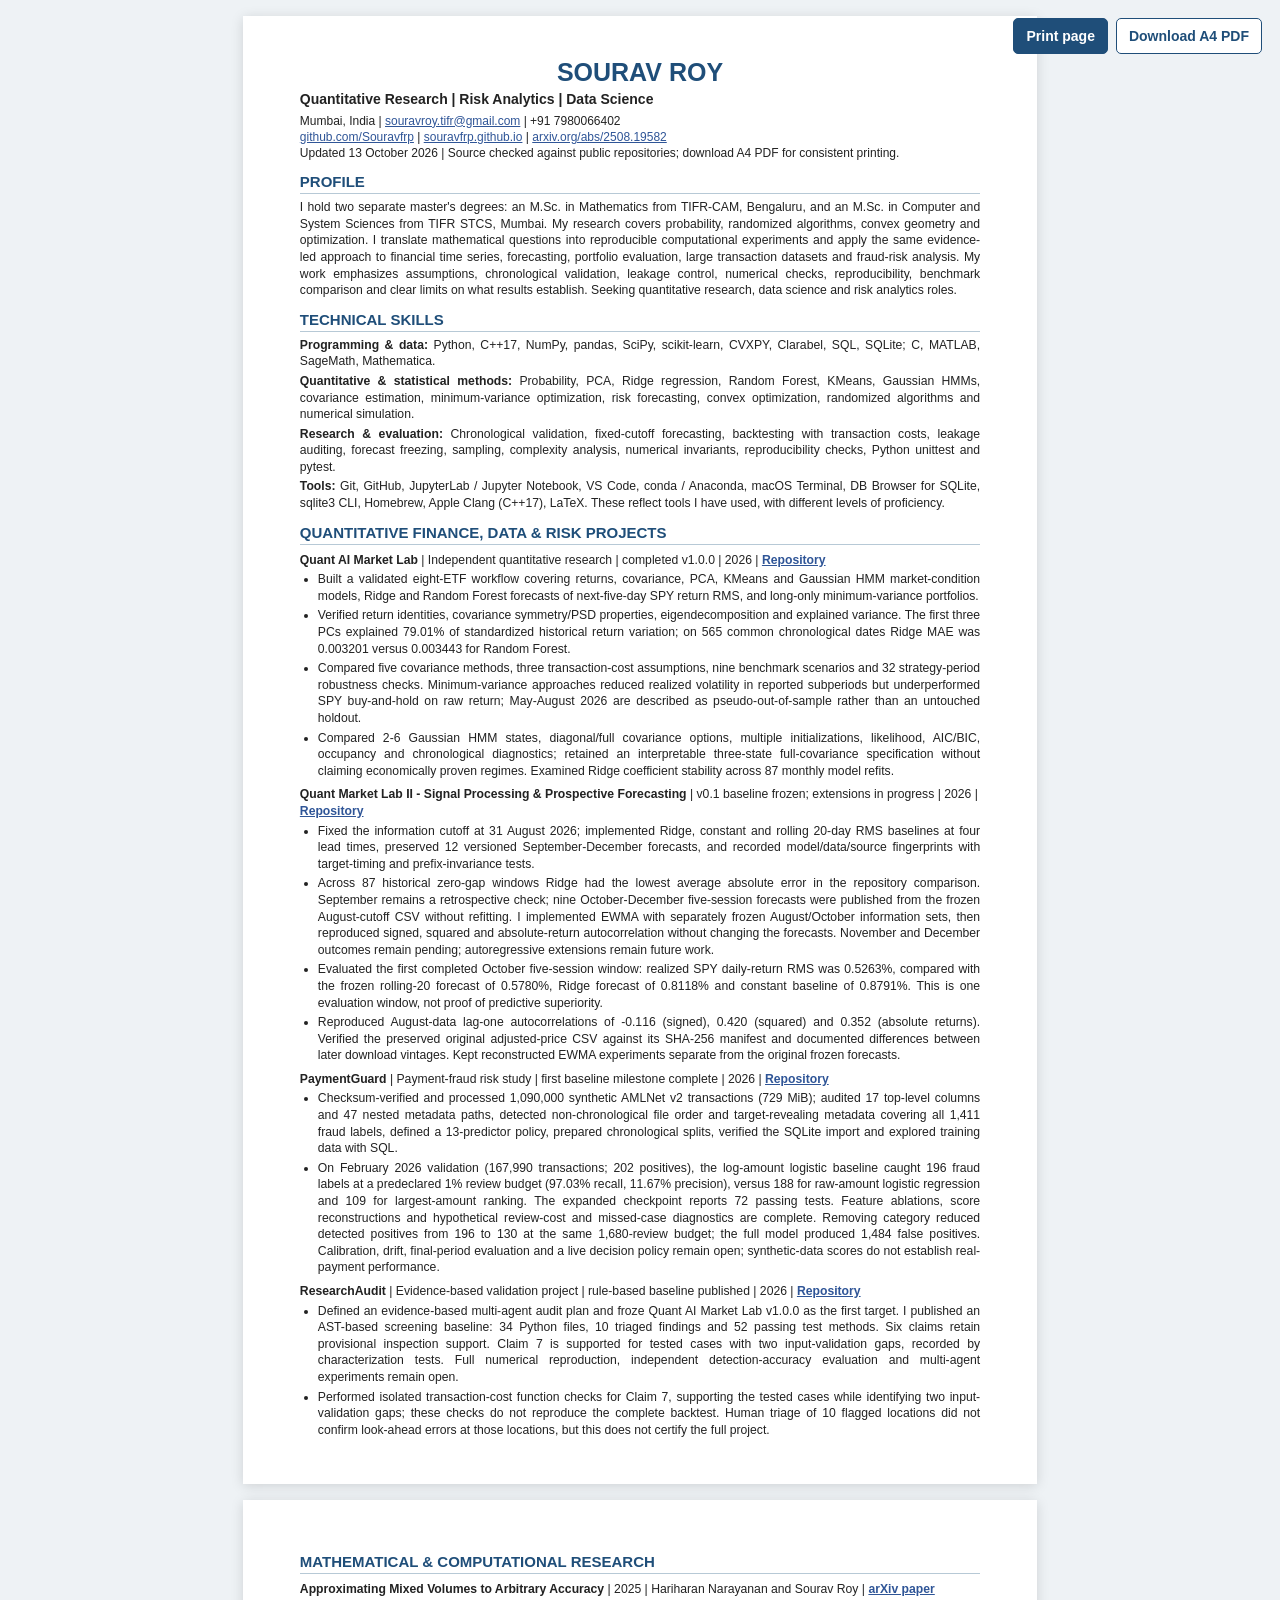
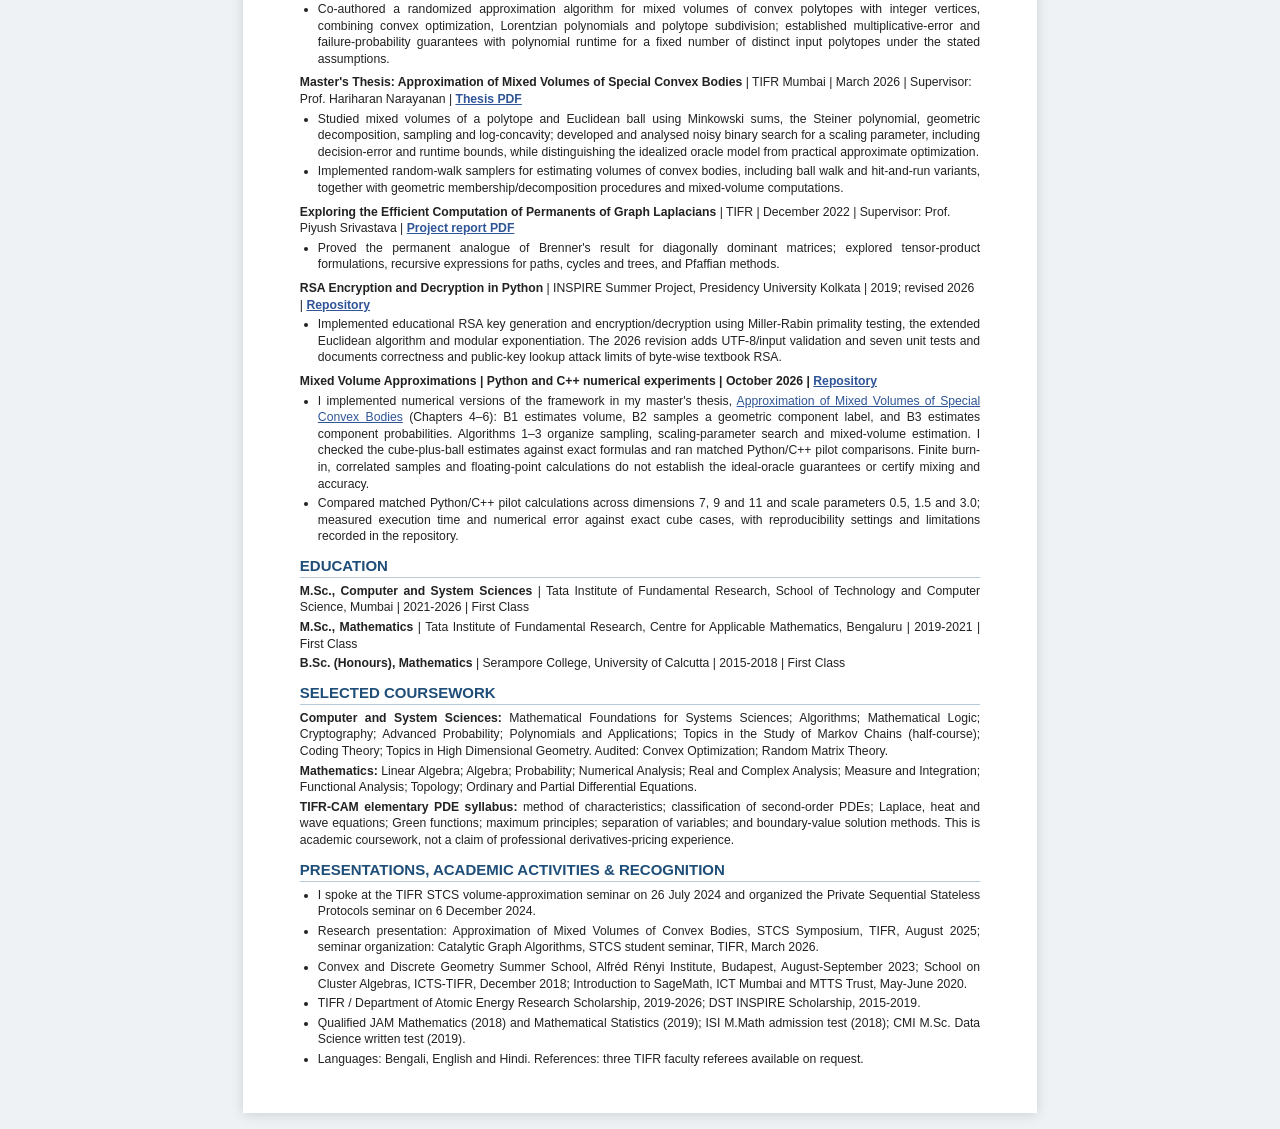
==== commit 76fdf42f: "Fixed CV PDF links to public research URLs" ====
--- a/cv.html
+++ b/cv.html
@@ -25,7 +25,7 @@
 }
 </style></head><body><div class="actions"><button type="button" onclick="window.print()">Print page</button><a href="Sourav_Roy_CV.pdf" type="application/pdf" download="Sourav_Roy_CV.pdf">Download A4 PDF</a></div>
 <section class="sheet"><h1>SOURAV ROY</h1><p class="sub">Quantitative Research | Risk Analytics | Data Science</p>
-<p class="contact">Mumbai, India | souravroy.tifr@gmail.com | +91 7980066402</p>
+<p class="contact">Mumbai, India | <a href="mailto:souravroy.tifr@gmail.com">souravroy.tifr@gmail.com</a> | +91 7980066402</p>
 <p class="contact"><a href="https://github.com/Souravfrp">github.com/Souravfrp</a> | <a href="https://souravfrp.github.io">souravfrp.github.io</a> | <a href="https://arxiv.org/abs/2508.19582">arxiv.org/abs/2508.19582</a></p>
 <p class="contact">Updated 13 October 2026 | Source checked against public repositories; download A4 PDF for consistent printing.</p><h2>PROFILE</h2><p>I hold two separate master's degrees: an M.Sc. in Mathematics from TIFR-CAM, Bengaluru, and an M.Sc. in Computer and System Sciences from TIFR STCS, Mumbai. My research covers probability, randomized algorithms, convex geometry and optimization. I translate mathematical questions into reproducible computational experiments and apply the same evidence-led approach to financial time series, forecasting, portfolio evaluation, large transaction datasets and fraud-risk analysis. My work emphasizes assumptions, chronological validation, leakage control, numerical checks, reproducibility, benchmark comparison and clear limits on what results establish. Seeking quantitative research, data science and risk analytics roles.</p>
 <h2>TECHNICAL SKILLS</h2>
@@ -44,12 +44,12 @@
 <section class="sheet page2"><h2>MATHEMATICAL &amp; COMPUTATIONAL RESEARCH</h2>
 <p class="role">Approximating Mixed Volumes to Arbitrary Accuracy <span>| 2025 | Hariharan Narayanan and Sourav Roy |</span> <a href="https://arxiv.org/abs/2508.19582">arXiv paper</a></p>
 <ul><li>Co-authored a randomized approximation algorithm for mixed volumes of convex polytopes with integer vertices, combining convex optimization, Lorentzian polynomials and polytope subdivision; established multiplicative-error and failure-probability guarantees with polynomial runtime for a fixed number of distinct input polytopes under the stated assumptions.</li></ul>
-<p class="role">Master's Thesis: Approximation of Mixed Volumes of Special Convex Bodies <span>| TIFR Mumbai | March 2026 | Supervisor: Prof. Hariharan Narayanan |</span> <a href="Mixed_volume_thesis_pdf.pdf">Thesis PDF</a></p>
+<p class="role">Master's Thesis: Approximation of Mixed Volumes of Special Convex Bodies <span>| TIFR Mumbai | March 2026 | Supervisor: Prof. Hariharan Narayanan |</span> <a href="https://souravfrp.github.io/Mixed_volume_thesis_pdf.pdf">Thesis PDF</a></p>
 <ul><li>Studied mixed volumes of a polytope and Euclidean ball using Minkowski sums, the Steiner polynomial, geometric decomposition, sampling and log-concavity; developed and analysed noisy binary search for a scaling parameter, including decision-error and runtime bounds, while distinguishing the idealized oracle model from practical approximate optimization.</li><li>Implemented random-walk samplers for estimating volumes of convex bodies, including ball walk and hit-and-run variants, together with geometric membership/decomposition procedures and mixed-volume computations.</li></ul>
-<p class="role">Exploring the Efficient Computation of Permanents of Graph Laplacians <span>| TIFR | December 2022 | Supervisor: Prof. Piyush Srivastava |</span> <a href="research/permanents_graph_laplacians_2022.pdf">Project report PDF</a></p>
+<p class="role">Exploring the Efficient Computation of Permanents of Graph Laplacians <span>| TIFR | December 2022 | Supervisor: Prof. Piyush Srivastava |</span> <a href="https://souravfrp.github.io/research/permanents_graph_laplacians_2022.pdf">Project report PDF</a></p>
 <ul><li>Proved the permanent analogue of Brenner's result for diagonally dominant matrices; explored tensor-product formulations, recursive expressions for paths, cycles and trees, and Pfaffian methods.</li></ul>
 <p class="role">RSA Encryption and Decryption in Python <span>| INSPIRE Summer Project, Presidency University Kolkata | 2019; revised 2026 |</span> <a href="https://github.com/Souravfrp/rsa-educational">Repository</a></p>
 <ul><li>Implemented educational RSA key generation and encryption/decryption using Miller-Rabin primality testing, the extended Euclidean algorithm and modular exponentiation. The 2026 revision adds UTF-8/input validation and seven unit tests and documents correctness and public-key lookup attack limits of byte-wise textbook RSA.</li></ul>
-<p class="role">Mixed Volume Approximations | Python and C++ numerical experiments | October 2026 | <a href="https://github.com/Souravfrp/estimates-of-mixed-volume-components">Repository</a></p><ul><li>I implemented numerical versions of the framework in my master's thesis, <a href="Mixed_volume_thesis_pdf.pdf">Approximation of Mixed Volumes of Special Convex Bodies</a> (Chapters 4–6): B1 estimates volume, B2 samples a geometric component label, and B3 estimates component probabilities. Algorithms 1–3 organize sampling, scaling-parameter search and mixed-volume estimation. I checked the cube-plus-ball estimates against exact formulas and ran matched Python/C++ pilot comparisons. Finite burn-in, correlated samples and floating-point calculations do not establish the ideal-oracle guarantees or certify mixing and accuracy.</li><li>Compared matched Python/C++ pilot calculations across dimensions 7, 9 and 11 and scale parameters 0.5, 1.5 and 3.0; measured execution time and numerical error against exact cube cases, with reproducibility settings and limitations recorded in the repository.</li></ul><h2>EDUCATION</h2><p><b>M.Sc., Computer and System Sciences</b> | Tata Institute of Fundamental Research, School of Technology and Computer Science, Mumbai | 2021-2026 | First Class</p><p><b>M.Sc., Mathematics</b> | Tata Institute of Fundamental Research, Centre for Applicable Mathematics, Bengaluru | 2019-2021 | First Class</p><p><b>B.Sc. (Honours), Mathematics</b> | Serampore College, University of Calcutta | 2015-2018 | First Class</p>
+<p class="role">Mixed Volume Approximations | Python and C++ numerical experiments | October 2026 | <a href="https://github.com/Souravfrp/estimates-of-mixed-volume-components">Repository</a></p><ul><li>I implemented numerical versions of the framework in my master's thesis, <a href="https://souravfrp.github.io/Mixed_volume_thesis_pdf.pdf">Approximation of Mixed Volumes of Special Convex Bodies</a> (Chapters 4–6): B1 estimates volume, B2 samples a geometric component label, and B3 estimates component probabilities. Algorithms 1–3 organize sampling, scaling-parameter search and mixed-volume estimation. I checked the cube-plus-ball estimates against exact formulas and ran matched Python/C++ pilot comparisons. Finite burn-in, correlated samples and floating-point calculations do not establish the ideal-oracle guarantees or certify mixing and accuracy.</li><li>Compared matched Python/C++ pilot calculations across dimensions 7, 9 and 11 and scale parameters 0.5, 1.5 and 3.0; measured execution time and numerical error against exact cube cases, with reproducibility settings and limitations recorded in the repository.</li></ul><h2>EDUCATION</h2><p><b>M.Sc., Computer and System Sciences</b> | Tata Institute of Fundamental Research, School of Technology and Computer Science, Mumbai | 2021-2026 | First Class</p><p><b>M.Sc., Mathematics</b> | Tata Institute of Fundamental Research, Centre for Applicable Mathematics, Bengaluru | 2019-2021 | First Class</p><p><b>B.Sc. (Honours), Mathematics</b> | Serampore College, University of Calcutta | 2015-2018 | First Class</p>
 <h2>SELECTED COURSEWORK</h2><p><b>Computer and System Sciences:</b> Mathematical Foundations for Systems Sciences; Algorithms; Mathematical Logic; Cryptography; Advanced Probability; Polynomials and Applications; Topics in the Study of Markov Chains (half-course); Coding Theory; Topics in High Dimensional Geometry. Audited: Convex Optimization; Random Matrix Theory.</p><p><b>Mathematics:</b> Linear Algebra; Algebra; Probability; Numerical Analysis; Real and Complex Analysis; Measure and Integration; Functional Analysis; Topology; Ordinary and Partial Differential Equations.</p><p><b>TIFR-CAM elementary PDE syllabus:</b> method of characteristics; classification of second-order PDEs; Laplace, heat and wave equations; Green functions; maximum principles; separation of variables; and boundary-value solution methods. This is academic coursework, not a claim of professional derivatives-pricing experience.</p>
 <h2>PRESENTATIONS, ACADEMIC ACTIVITIES &amp; RECOGNITION</h2><ul><li>I spoke at the TIFR STCS volume-approximation seminar on 26 July 2024 and organized the Private Sequential Stateless Protocols seminar on 6 December 2024.</li><li>Research presentation: Approximation of Mixed Volumes of Convex Bodies, STCS Symposium, TIFR, August 2025; seminar organization: Catalytic Graph Algorithms, STCS student seminar, TIFR, March 2026.</li><li>Convex and Discrete Geometry Summer School, Alfréd Rényi Institute, Budapest, August-September 2023; School on Cluster Algebras, ICTS-TIFR, December 2018; Introduction to SageMath, ICT Mumbai and MTTS Trust, May-June 2020.</li><li>TIFR / Department of Atomic Energy Research Scholarship, 2019-2026; DST INSPIRE Scholarship, 2015-2019.</li><li>Qualified JAM Mathematics (2018) and Mathematical Statistics (2019); ISI M.Math admission test (2018); CMI M.Sc. Data Science written test (2019).</li><li>Languages: Bengali, English and Hindi. References: three TIFR faculty referees available on request.</li></ul></section></body></html>
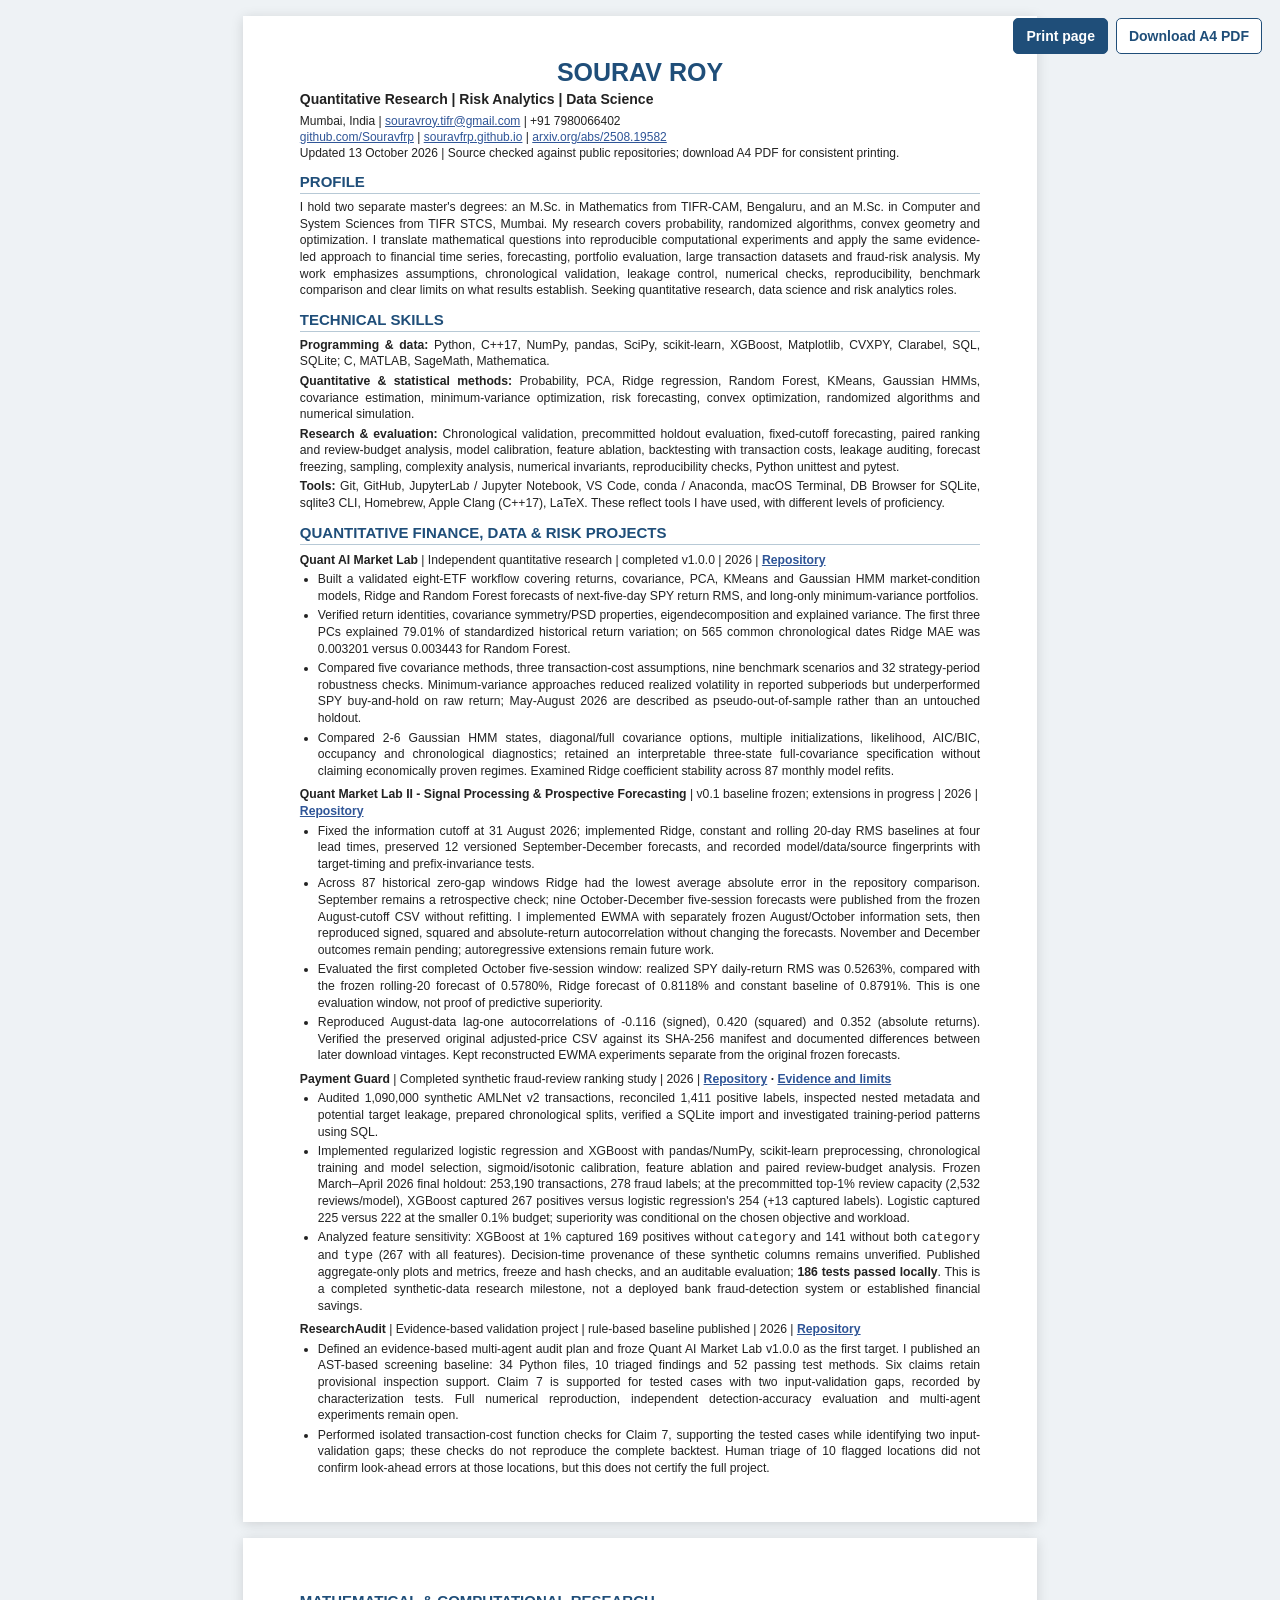
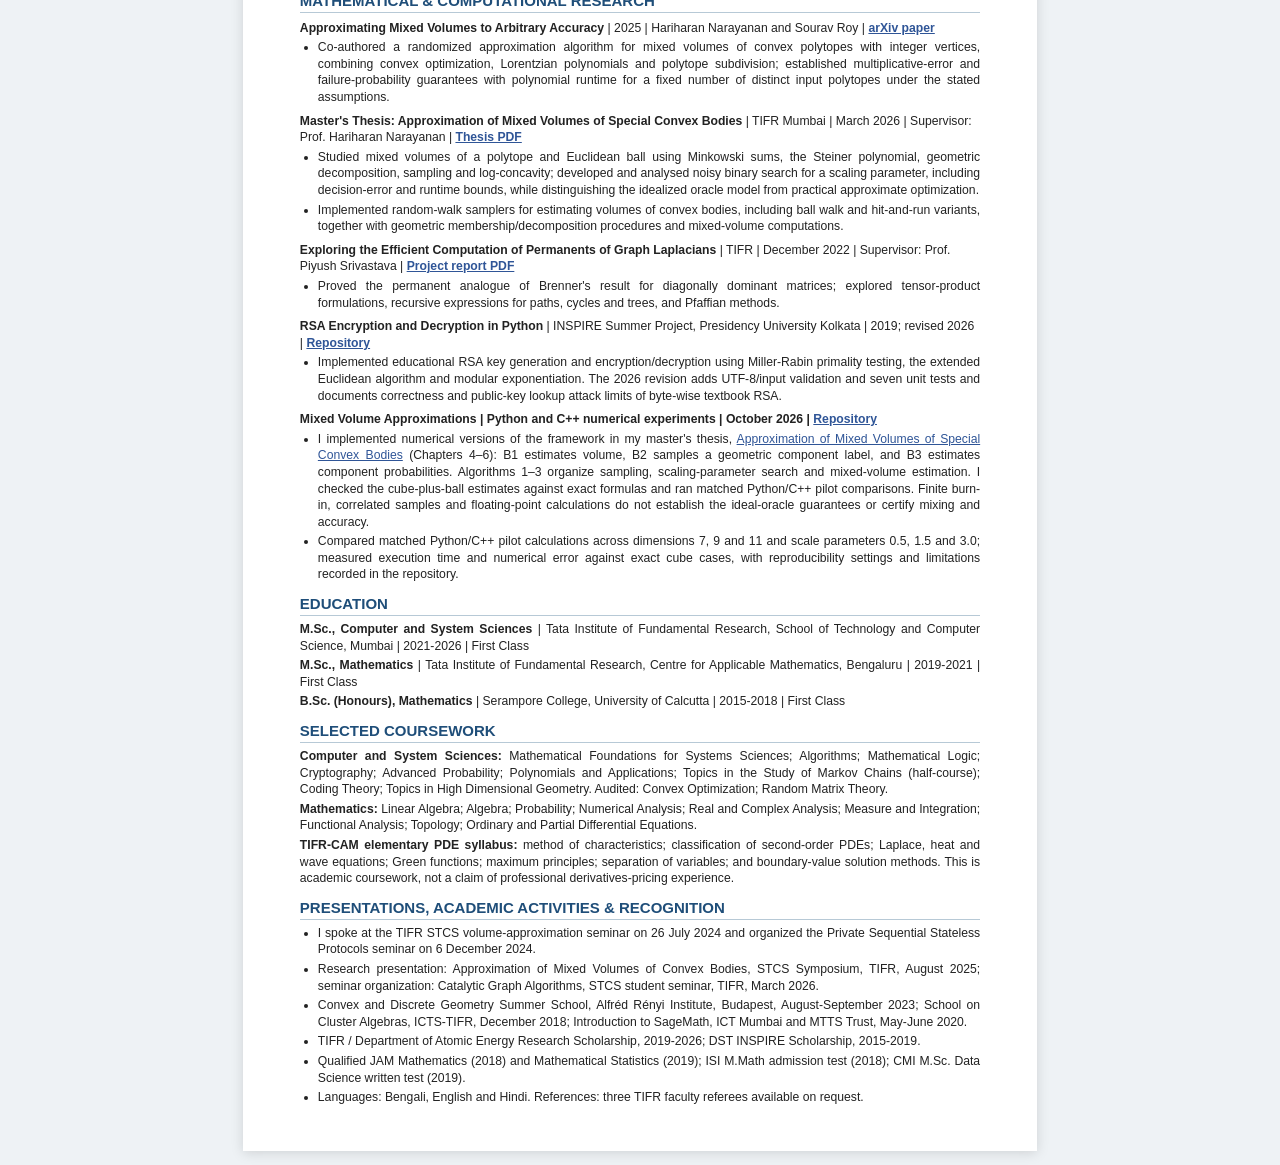
==== commit 2f000894: "Aligned public HTML CV with completed Payment Guard research and code evidence" ====
--- a/cv.html
+++ b/cv.html
@@ -29,16 +29,18 @@
 <p class="contact"><a href="https://github.com/Souravfrp">github.com/Souravfrp</a> | <a href="https://souravfrp.github.io">souravfrp.github.io</a> | <a href="https://arxiv.org/abs/2508.19582">arxiv.org/abs/2508.19582</a></p>
 <p class="contact">Updated 13 October 2026 | Source checked against public repositories; download A4 PDF for consistent printing.</p><h2>PROFILE</h2><p>I hold two separate master's degrees: an M.Sc. in Mathematics from TIFR-CAM, Bengaluru, and an M.Sc. in Computer and System Sciences from TIFR STCS, Mumbai. My research covers probability, randomized algorithms, convex geometry and optimization. I translate mathematical questions into reproducible computational experiments and apply the same evidence-led approach to financial time series, forecasting, portfolio evaluation, large transaction datasets and fraud-risk analysis. My work emphasizes assumptions, chronological validation, leakage control, numerical checks, reproducibility, benchmark comparison and clear limits on what results establish. Seeking quantitative research, data science and risk analytics roles.</p>
 <h2>TECHNICAL SKILLS</h2>
-<p><b>Programming &amp; data:</b> Python, C++17, NumPy, pandas, SciPy, scikit-learn, CVXPY, Clarabel, SQL, SQLite; C, MATLAB, SageMath, Mathematica.</p>
+<p><b>Programming &amp; data:</b> Python, C++17, NumPy, pandas, SciPy, scikit-learn, XGBoost, Matplotlib, CVXPY, Clarabel, SQL, SQLite; C, MATLAB, SageMath, Mathematica.</p>
 <p><b>Quantitative &amp; statistical methods:</b> Probability, PCA, Ridge regression, Random Forest, KMeans, Gaussian HMMs, covariance estimation, minimum-variance optimization, risk forecasting, convex optimization, randomized algorithms and numerical simulation.</p>
-<p><b>Research &amp; evaluation:</b> Chronological validation, fixed-cutoff forecasting, backtesting with transaction costs, leakage auditing, forecast freezing, sampling, complexity analysis, numerical invariants, reproducibility checks, Python unittest and pytest.</p><p><b>Tools:</b> Git, GitHub, JupyterLab / Jupyter Notebook, VS Code, conda / Anaconda, macOS Terminal, DB Browser for SQLite, sqlite3 CLI, Homebrew, Apple Clang (C++17), LaTeX. These reflect tools I have used, with different levels of proficiency.</p>
+<p><b>Research &amp; evaluation:</b> Chronological validation, precommitted holdout evaluation, fixed-cutoff forecasting, paired ranking and review-budget analysis, model calibration, feature ablation, backtesting with transaction costs, leakage auditing, forecast freezing, sampling, complexity analysis, numerical invariants, reproducibility checks, Python unittest and pytest.</p><p><b>Tools:</b> Git, GitHub, JupyterLab / Jupyter Notebook, VS Code, conda / Anaconda, macOS Terminal, DB Browser for SQLite, sqlite3 CLI, Homebrew, Apple Clang (C++17), LaTeX. These reflect tools I have used, with different levels of proficiency.</p>
 <h2>QUANTITATIVE FINANCE, DATA &amp; RISK PROJECTS</h2>
 <p class="role">Quant AI Market Lab <span>| Independent quantitative research | completed v1.0.0 | 2026 |</span> <a href="https://github.com/Souravfrp/quant-ai-market-lab">Repository</a></p>
 <ul><li>Built a validated eight-ETF workflow covering returns, covariance, PCA, KMeans and Gaussian HMM market-condition models, Ridge and Random Forest forecasts of next-five-day SPY return RMS, and long-only minimum-variance portfolios.</li><li>Verified return identities, covariance symmetry/PSD properties, eigendecomposition and explained variance. The first three PCs explained 79.01% of standardized historical return variation; on 565 common chronological dates Ridge MAE was 0.003201 versus 0.003443 for Random Forest.</li><li>Compared five covariance methods, three transaction-cost assumptions, nine benchmark scenarios and 32 strategy-period robustness checks. Minimum-variance approaches reduced realized volatility in reported subperiods but underperformed SPY buy-and-hold on raw return; May-August 2026 are described as pseudo-out-of-sample rather than an untouched holdout.</li><li>Compared 2-6 Gaussian HMM states, diagonal/full covariance options, multiple initializations, likelihood, AIC/BIC, occupancy and chronological diagnostics; retained an interpretable three-state full-covariance specification without claiming economically proven regimes. Examined Ridge coefficient stability across 87 monthly model refits.</li></ul>
 <p class="role">Quant Market Lab II - Signal Processing &amp; Prospective Forecasting <span>| v0.1 baseline frozen; extensions in progress | 2026 |</span> <a href="https://github.com/Souravfrp/quant-market-lab-ii">Repository</a></p>
 <ul><li>Fixed the information cutoff at 31 August 2026; implemented Ridge, constant and rolling 20-day RMS baselines at four lead times, preserved 12 versioned September-December forecasts, and recorded model/data/source fingerprints with target-timing and prefix-invariance tests.</li><li>Across 87 historical zero-gap windows Ridge had the lowest average absolute error in the repository comparison. September remains a retrospective check; nine October-December five-session forecasts were published from the frozen August-cutoff CSV without refitting. I implemented EWMA with separately frozen August/October information sets, then reproduced signed, squared and absolute-return autocorrelation without changing the forecasts. November and December outcomes remain pending; autoregressive extensions remain future work.</li><li>Evaluated the first completed October five-session window: realized SPY daily-return RMS was 0.5263%, compared with the frozen rolling-20 forecast of 0.5780%, Ridge forecast of 0.8118% and constant baseline of 0.8791%. This is one evaluation window, not proof of predictive superiority.</li><li>Reproduced August-data lag-one autocorrelations of -0.116 (signed), 0.420 (squared) and 0.352 (absolute returns). Verified the preserved original adjusted-price CSV against its SHA-256 manifest and documented differences between later download vintages. Kept reconstructed EWMA experiments separate from the original frozen forecasts.</li></ul>
-<p class="role">PaymentGuard <span>| Payment-fraud risk study | first baseline milestone complete | 2026 |</span> <a href="https://github.com/Souravfrp/payment-guard">Repository</a></p>
-<ul><li>Checksum-verified and processed 1,090,000 synthetic AMLNet v2 transactions (729 MiB); audited 17 top-level columns and 47 nested metadata paths, detected non-chronological file order and target-revealing metadata covering all 1,411 fraud labels, defined a 13-predictor policy, prepared chronological splits, verified the SQLite import and explored training data with SQL.</li><li>On February 2026 validation (167,990 transactions; 202 positives), the log-amount logistic baseline caught 196 fraud labels at a predeclared 1% review budget (97.03% recall, 11.67% precision), versus 188 for raw-amount logistic regression and 109 for largest-amount ranking. The expanded checkpoint reports 72 passing tests. Feature ablations, score reconstructions and hypothetical review-cost and missed-case diagnostics are complete. Removing category reduced detected positives from 196 to 130 at the same 1,680-review budget; the full model produced 1,484 false positives. Calibration, drift, final-period evaluation and a live decision policy remain open; synthetic-data scores do not establish real-payment performance.</li></ul>
+<p class="role">Payment Guard <span>| Completed synthetic fraud-review ranking study | 2026 |</span> <a href="https://github.com/Souravfrp/payment-guard">Repository</a> · <a href="https://github.com/Souravfrp/payment-guard/blob/main/docs/what_this_project_can_and_cannot_claim.md">Evidence and limits</a></p>
+<ul><li>Audited 1,090,000 synthetic AMLNet v2 transactions, reconciled 1,411 positive labels, inspected nested metadata and potential target leakage, prepared chronological splits, verified a SQLite import and investigated training-period patterns using SQL.</li>
+<li>Implemented regularized logistic regression and XGBoost with pandas/NumPy, scikit-learn preprocessing, chronological training and model selection, sigmoid/isotonic calibration, feature ablation and paired review-budget analysis. Frozen March–April 2026 final holdout: 253,190 transactions, 278 fraud labels; at the precommitted top-1% review capacity (2,532 reviews/model), XGBoost captured 267 positives versus logistic regression's 254 (+13 captured labels). Logistic captured 225 versus 222 at the smaller 0.1% budget; superiority was conditional on the chosen objective and workload.</li>
+<li>Analyzed feature sensitivity: XGBoost at 1% captured 169 positives without <code>category</code> and 141 without both <code>category</code> and <code>type</code> (267 with all features). Decision-time provenance of these synthetic columns remains unverified. Published aggregate-only plots and metrics, freeze and hash checks, and an auditable evaluation; <strong>186 tests passed locally</strong>. This is a completed synthetic-data research milestone, not a deployed bank fraud-detection system or established financial savings.</li></ul>
 <p class="role">ResearchAudit <span>| Evidence-based validation project | rule-based baseline published | 2026 |</span> <a href="https://github.com/Souravfrp/research-audit">Repository</a></p>
 <ul><li>Defined an evidence-based multi-agent audit plan and froze Quant AI Market Lab v1.0.0 as the first target. I published an AST-based screening baseline: 34 Python files, 10 triaged findings and 52 passing test methods. Six claims retain provisional inspection support. Claim 7 is supported for tested cases with two input-validation gaps, recorded by characterization tests. Full numerical reproduction, independent detection-accuracy evaluation and multi-agent experiments remain open.</li><li>Performed isolated transaction-cost function checks for Claim 7, supporting the tested cases while identifying two input-validation gaps; these checks do not reproduce the complete backtest. Human triage of 10 flagged locations did not confirm look-ahead errors at those locations, but this does not certify the full project.</li></ul></section>
 <section class="sheet page2"><h2>MATHEMATICAL &amp; COMPUTATIONAL RESEARCH</h2>
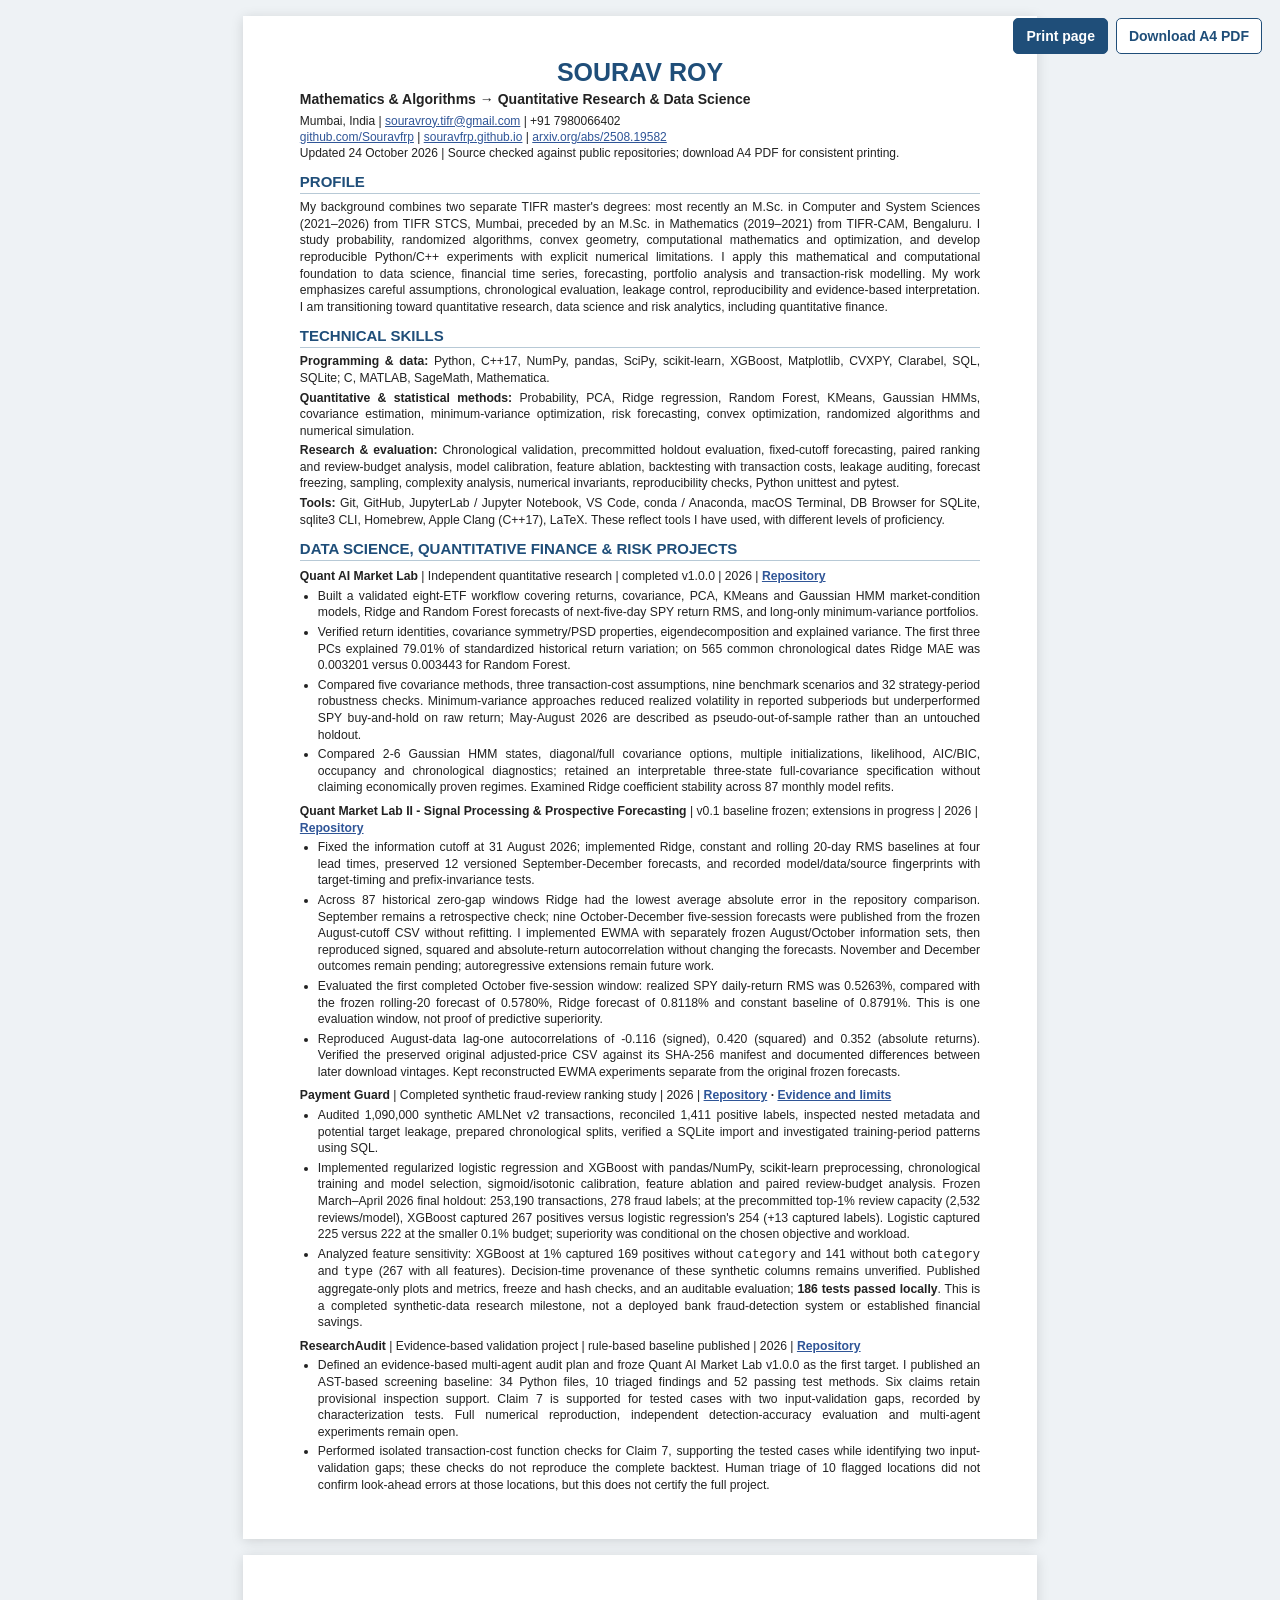
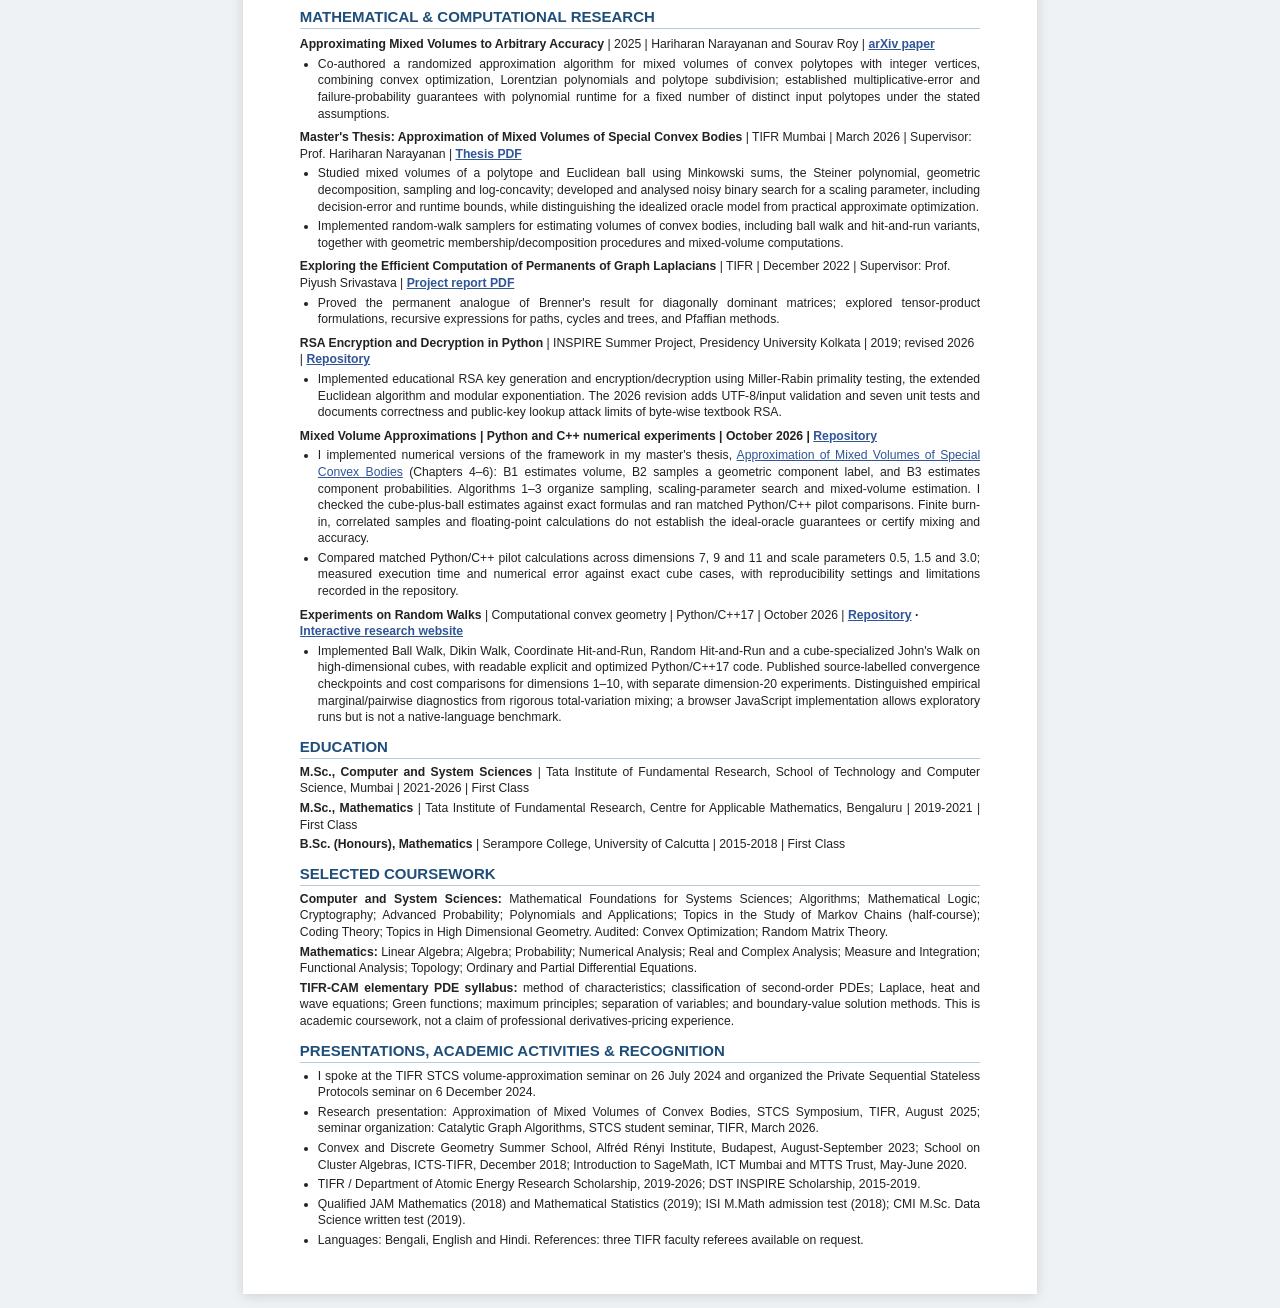
==== commit 8e4db05f: "Updated CV to latest-first TIFR degrees and balanced algorithms-to-quant research profile" ====
--- a/cv.html
+++ b/cv.html
@@ -24,15 +24,15 @@
 a{color:inherit;text-decoration:underline;text-decoration-thickness:.4pt}
 }
 </style></head><body><div class="actions"><button type="button" onclick="window.print()">Print page</button><a href="Sourav_Roy_CV.pdf" type="application/pdf" download="Sourav_Roy_CV.pdf">Download A4 PDF</a></div>
-<section class="sheet"><h1>SOURAV ROY</h1><p class="sub">Quantitative Research | Risk Analytics | Data Science</p>
+<section class="sheet"><h1>SOURAV ROY</h1><p class="sub">Mathematics &amp; Algorithms → Quantitative Research &amp; Data Science</p>
 <p class="contact">Mumbai, India | <a href="mailto:souravroy.tifr@gmail.com">souravroy.tifr@gmail.com</a> | +91 7980066402</p>
 <p class="contact"><a href="https://github.com/Souravfrp">github.com/Souravfrp</a> | <a href="https://souravfrp.github.io">souravfrp.github.io</a> | <a href="https://arxiv.org/abs/2508.19582">arxiv.org/abs/2508.19582</a></p>
-<p class="contact">Updated 13 October 2026 | Source checked against public repositories; download A4 PDF for consistent printing.</p><h2>PROFILE</h2><p>I hold two separate master's degrees: an M.Sc. in Mathematics from TIFR-CAM, Bengaluru, and an M.Sc. in Computer and System Sciences from TIFR STCS, Mumbai. My research covers probability, randomized algorithms, convex geometry and optimization. I translate mathematical questions into reproducible computational experiments and apply the same evidence-led approach to financial time series, forecasting, portfolio evaluation, large transaction datasets and fraud-risk analysis. My work emphasizes assumptions, chronological validation, leakage control, numerical checks, reproducibility, benchmark comparison and clear limits on what results establish. Seeking quantitative research, data science and risk analytics roles.</p>
+<p class="contact">Updated 24 October 2026 | Source checked against public repositories; download A4 PDF for consistent printing.</p><h2>PROFILE</h2><p>My background combines two separate TIFR master's degrees: most recently an M.Sc. in Computer and System Sciences (2021–2026) from TIFR STCS, Mumbai, preceded by an M.Sc. in Mathematics (2019–2021) from TIFR-CAM, Bengaluru. I study probability, randomized algorithms, convex geometry, computational mathematics and optimization, and develop reproducible Python/C++ experiments with explicit numerical limitations. I apply this mathematical and computational foundation to data science, financial time series, forecasting, portfolio analysis and transaction-risk modelling. My work emphasizes careful assumptions, chronological evaluation, leakage control, reproducibility and evidence-based interpretation. I am transitioning toward quantitative research, data science and risk analytics, including quantitative finance.</p>
 <h2>TECHNICAL SKILLS</h2>
 <p><b>Programming &amp; data:</b> Python, C++17, NumPy, pandas, SciPy, scikit-learn, XGBoost, Matplotlib, CVXPY, Clarabel, SQL, SQLite; C, MATLAB, SageMath, Mathematica.</p>
 <p><b>Quantitative &amp; statistical methods:</b> Probability, PCA, Ridge regression, Random Forest, KMeans, Gaussian HMMs, covariance estimation, minimum-variance optimization, risk forecasting, convex optimization, randomized algorithms and numerical simulation.</p>
 <p><b>Research &amp; evaluation:</b> Chronological validation, precommitted holdout evaluation, fixed-cutoff forecasting, paired ranking and review-budget analysis, model calibration, feature ablation, backtesting with transaction costs, leakage auditing, forecast freezing, sampling, complexity analysis, numerical invariants, reproducibility checks, Python unittest and pytest.</p><p><b>Tools:</b> Git, GitHub, JupyterLab / Jupyter Notebook, VS Code, conda / Anaconda, macOS Terminal, DB Browser for SQLite, sqlite3 CLI, Homebrew, Apple Clang (C++17), LaTeX. These reflect tools I have used, with different levels of proficiency.</p>
-<h2>QUANTITATIVE FINANCE, DATA &amp; RISK PROJECTS</h2>
+<h2>DATA SCIENCE, QUANTITATIVE FINANCE &amp; RISK PROJECTS</h2>
 <p class="role">Quant AI Market Lab <span>| Independent quantitative research | completed v1.0.0 | 2026 |</span> <a href="https://github.com/Souravfrp/quant-ai-market-lab">Repository</a></p>
 <ul><li>Built a validated eight-ETF workflow covering returns, covariance, PCA, KMeans and Gaussian HMM market-condition models, Ridge and Random Forest forecasts of next-five-day SPY return RMS, and long-only minimum-variance portfolios.</li><li>Verified return identities, covariance symmetry/PSD properties, eigendecomposition and explained variance. The first three PCs explained 79.01% of standardized historical return variation; on 565 common chronological dates Ridge MAE was 0.003201 versus 0.003443 for Random Forest.</li><li>Compared five covariance methods, three transaction-cost assumptions, nine benchmark scenarios and 32 strategy-period robustness checks. Minimum-variance approaches reduced realized volatility in reported subperiods but underperformed SPY buy-and-hold on raw return; May-August 2026 are described as pseudo-out-of-sample rather than an untouched holdout.</li><li>Compared 2-6 Gaussian HMM states, diagonal/full covariance options, multiple initializations, likelihood, AIC/BIC, occupancy and chronological diagnostics; retained an interpretable three-state full-covariance specification without claiming economically proven regimes. Examined Ridge coefficient stability across 87 monthly model refits.</li></ul>
 <p class="role">Quant Market Lab II - Signal Processing &amp; Prospective Forecasting <span>| v0.1 baseline frozen; extensions in progress | 2026 |</span> <a href="https://github.com/Souravfrp/quant-market-lab-ii">Repository</a></p>
@@ -52,6 +52,7 @@
 <ul><li>Proved the permanent analogue of Brenner's result for diagonally dominant matrices; explored tensor-product formulations, recursive expressions for paths, cycles and trees, and Pfaffian methods.</li></ul>
 <p class="role">RSA Encryption and Decryption in Python <span>| INSPIRE Summer Project, Presidency University Kolkata | 2019; revised 2026 |</span> <a href="https://github.com/Souravfrp/rsa-educational">Repository</a></p>
 <ul><li>Implemented educational RSA key generation and encryption/decryption using Miller-Rabin primality testing, the extended Euclidean algorithm and modular exponentiation. The 2026 revision adds UTF-8/input validation and seven unit tests and documents correctness and public-key lookup attack limits of byte-wise textbook RSA.</li></ul>
-<p class="role">Mixed Volume Approximations | Python and C++ numerical experiments | October 2026 | <a href="https://github.com/Souravfrp/estimates-of-mixed-volume-components">Repository</a></p><ul><li>I implemented numerical versions of the framework in my master's thesis, <a href="https://souravfrp.github.io/Mixed_volume_thesis_pdf.pdf">Approximation of Mixed Volumes of Special Convex Bodies</a> (Chapters 4–6): B1 estimates volume, B2 samples a geometric component label, and B3 estimates component probabilities. Algorithms 1–3 organize sampling, scaling-parameter search and mixed-volume estimation. I checked the cube-plus-ball estimates against exact formulas and ran matched Python/C++ pilot comparisons. Finite burn-in, correlated samples and floating-point calculations do not establish the ideal-oracle guarantees or certify mixing and accuracy.</li><li>Compared matched Python/C++ pilot calculations across dimensions 7, 9 and 11 and scale parameters 0.5, 1.5 and 3.0; measured execution time and numerical error against exact cube cases, with reproducibility settings and limitations recorded in the repository.</li></ul><h2>EDUCATION</h2><p><b>M.Sc., Computer and System Sciences</b> | Tata Institute of Fundamental Research, School of Technology and Computer Science, Mumbai | 2021-2026 | First Class</p><p><b>M.Sc., Mathematics</b> | Tata Institute of Fundamental Research, Centre for Applicable Mathematics, Bengaluru | 2019-2021 | First Class</p><p><b>B.Sc. (Honours), Mathematics</b> | Serampore College, University of Calcutta | 2015-2018 | First Class</p>
+<p class="role">Mixed Volume Approximations | Python and C++ numerical experiments | October 2026 | <a href="https://github.com/Souravfrp/estimates-of-mixed-volume-components">Repository</a></p><ul><li>I implemented numerical versions of the framework in my master's thesis, <a href="https://souravfrp.github.io/Mixed_volume_thesis_pdf.pdf">Approximation of Mixed Volumes of Special Convex Bodies</a> (Chapters 4–6): B1 estimates volume, B2 samples a geometric component label, and B3 estimates component probabilities. Algorithms 1–3 organize sampling, scaling-parameter search and mixed-volume estimation. I checked the cube-plus-ball estimates against exact formulas and ran matched Python/C++ pilot comparisons. Finite burn-in, correlated samples and floating-point calculations do not establish the ideal-oracle guarantees or certify mixing and accuracy.</li><li>Compared matched Python/C++ pilot calculations across dimensions 7, 9 and 11 and scale parameters 0.5, 1.5 and 3.0; measured execution time and numerical error against exact cube cases, with reproducibility settings and limitations recorded in the repository.</li></ul><p class="role">Experiments on Random Walks <span>| Computational convex geometry | Python/C++17 | October 2026 |</span> <a href="https://github.com/Souravfrp/Experiments-on-Random-Walks">Repository</a> · <a href="https://souravfrp.github.io/Experiments-on-Random-Walks/">Interactive research website</a></p>
+<ul><li>Implemented Ball Walk, Dikin Walk, Coordinate Hit-and-Run, Random Hit-and-Run and a cube-specialized John's Walk on high-dimensional cubes, with readable explicit and optimized Python/C++17 code. Published source-labelled convergence checkpoints and cost comparisons for dimensions 1–10, with separate dimension-20 experiments. Distinguished empirical marginal/pairwise diagnostics from rigorous total-variation mixing; a browser JavaScript implementation allows exploratory runs but is not a native-language benchmark.</li></ul><h2>EDUCATION</h2><p><b>M.Sc., Computer and System Sciences</b> | Tata Institute of Fundamental Research, School of Technology and Computer Science, Mumbai | 2021-2026 | First Class</p><p><b>M.Sc., Mathematics</b> | Tata Institute of Fundamental Research, Centre for Applicable Mathematics, Bengaluru | 2019-2021 | First Class</p><p><b>B.Sc. (Honours), Mathematics</b> | Serampore College, University of Calcutta | 2015-2018 | First Class</p>
 <h2>SELECTED COURSEWORK</h2><p><b>Computer and System Sciences:</b> Mathematical Foundations for Systems Sciences; Algorithms; Mathematical Logic; Cryptography; Advanced Probability; Polynomials and Applications; Topics in the Study of Markov Chains (half-course); Coding Theory; Topics in High Dimensional Geometry. Audited: Convex Optimization; Random Matrix Theory.</p><p><b>Mathematics:</b> Linear Algebra; Algebra; Probability; Numerical Analysis; Real and Complex Analysis; Measure and Integration; Functional Analysis; Topology; Ordinary and Partial Differential Equations.</p><p><b>TIFR-CAM elementary PDE syllabus:</b> method of characteristics; classification of second-order PDEs; Laplace, heat and wave equations; Green functions; maximum principles; separation of variables; and boundary-value solution methods. This is academic coursework, not a claim of professional derivatives-pricing experience.</p>
 <h2>PRESENTATIONS, ACADEMIC ACTIVITIES &amp; RECOGNITION</h2><ul><li>I spoke at the TIFR STCS volume-approximation seminar on 26 July 2024 and organized the Private Sequential Stateless Protocols seminar on 6 December 2024.</li><li>Research presentation: Approximation of Mixed Volumes of Convex Bodies, STCS Symposium, TIFR, August 2025; seminar organization: Catalytic Graph Algorithms, STCS student seminar, TIFR, March 2026.</li><li>Convex and Discrete Geometry Summer School, Alfréd Rényi Institute, Budapest, August-September 2023; School on Cluster Algebras, ICTS-TIFR, December 2018; Introduction to SageMath, ICT Mumbai and MTTS Trust, May-June 2020.</li><li>TIFR / Department of Atomic Energy Research Scholarship, 2019-2026; DST INSPIRE Scholarship, 2015-2019.</li><li>Qualified JAM Mathematics (2018) and Mathematical Statistics (2019); ISI M.Math admission test (2018); CMI M.Sc. Data Science written test (2019).</li><li>Languages: Bengali, English and Hindi. References: three TIFR faculty referees available on request.</li></ul></section></body></html>
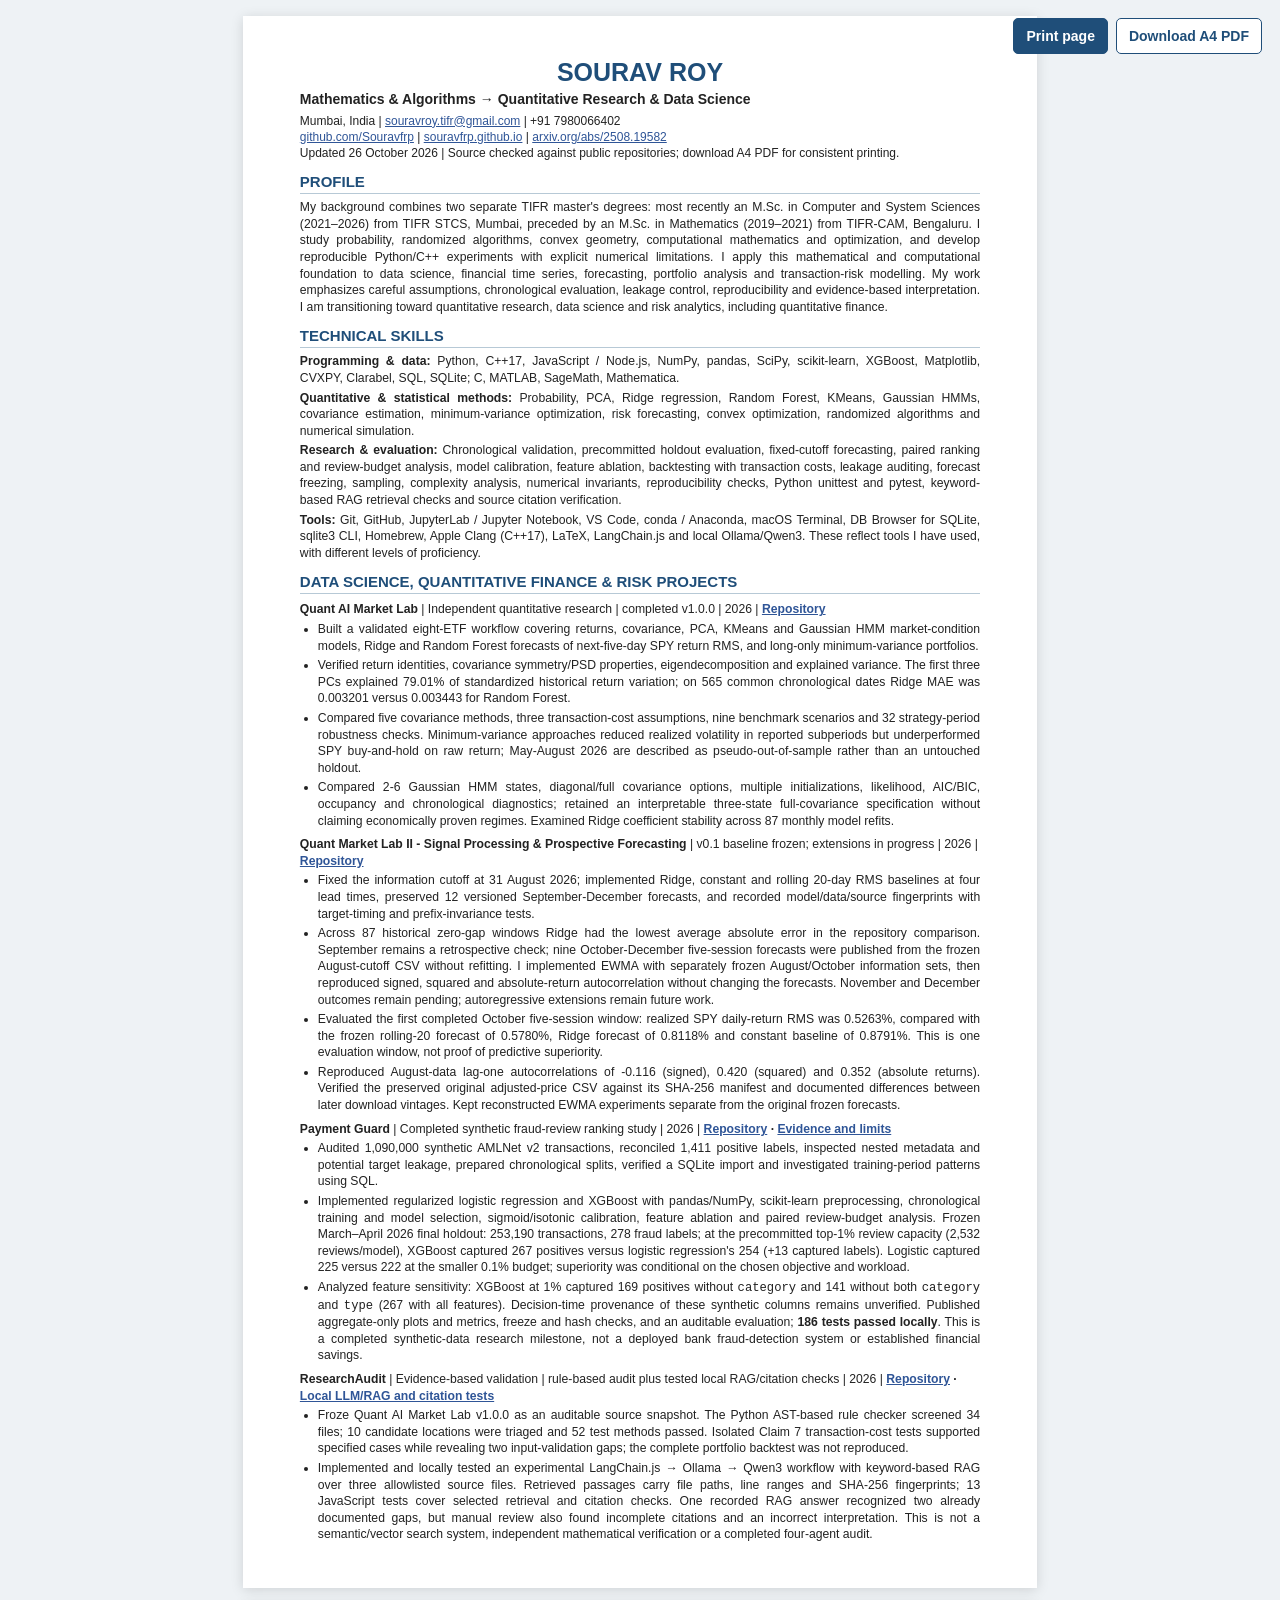
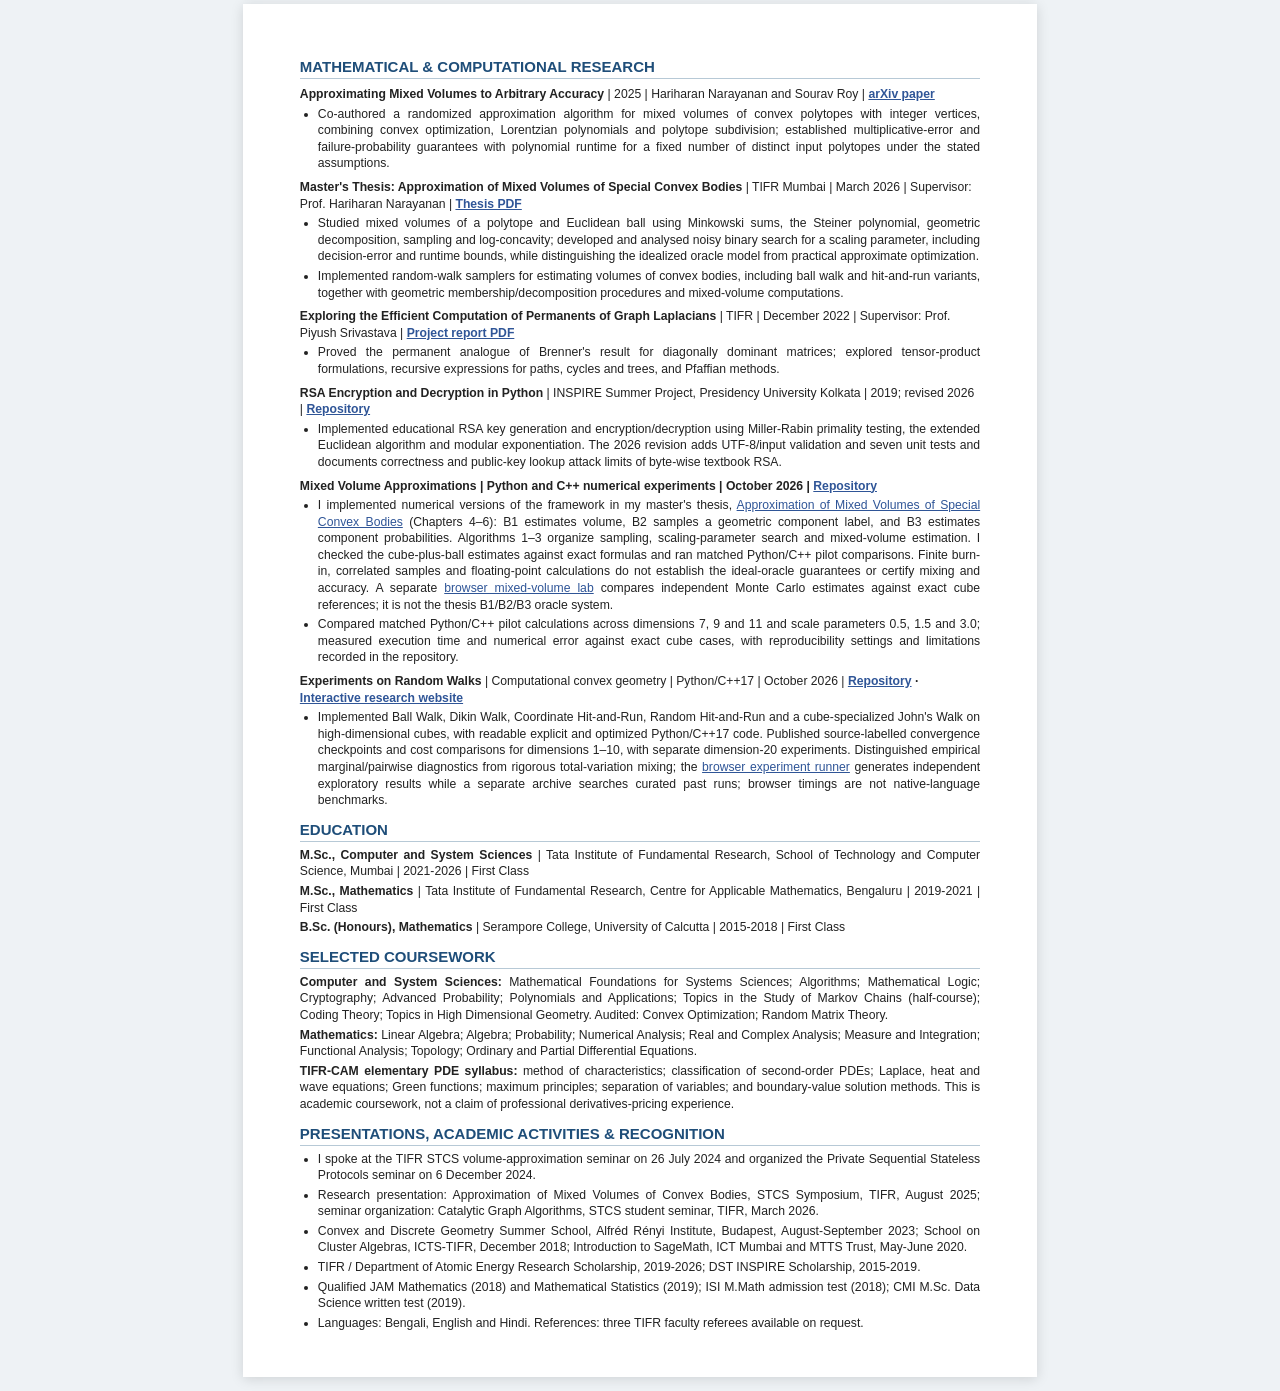
==== commit a0d87ca8: "Updated CV research evidence and latest repository milestones" ====
--- a/cv.html
+++ b/cv.html
@@ -27,11 +27,11 @@
 <section class="sheet"><h1>SOURAV ROY</h1><p class="sub">Mathematics &amp; Algorithms → Quantitative Research &amp; Data Science</p>
 <p class="contact">Mumbai, India | <a href="mailto:souravroy.tifr@gmail.com">souravroy.tifr@gmail.com</a> | +91 7980066402</p>
 <p class="contact"><a href="https://github.com/Souravfrp">github.com/Souravfrp</a> | <a href="https://souravfrp.github.io">souravfrp.github.io</a> | <a href="https://arxiv.org/abs/2508.19582">arxiv.org/abs/2508.19582</a></p>
-<p class="contact">Updated 24 October 2026 | Source checked against public repositories; download A4 PDF for consistent printing.</p><h2>PROFILE</h2><p>My background combines two separate TIFR master's degrees: most recently an M.Sc. in Computer and System Sciences (2021–2026) from TIFR STCS, Mumbai, preceded by an M.Sc. in Mathematics (2019–2021) from TIFR-CAM, Bengaluru. I study probability, randomized algorithms, convex geometry, computational mathematics and optimization, and develop reproducible Python/C++ experiments with explicit numerical limitations. I apply this mathematical and computational foundation to data science, financial time series, forecasting, portfolio analysis and transaction-risk modelling. My work emphasizes careful assumptions, chronological evaluation, leakage control, reproducibility and evidence-based interpretation. I am transitioning toward quantitative research, data science and risk analytics, including quantitative finance.</p>
+<p class="contact">Updated 26 October 2026 | Source checked against public repositories; download A4 PDF for consistent printing.</p><h2>PROFILE</h2><p>My background combines two separate TIFR master's degrees: most recently an M.Sc. in Computer and System Sciences (2021–2026) from TIFR STCS, Mumbai, preceded by an M.Sc. in Mathematics (2019–2021) from TIFR-CAM, Bengaluru. I study probability, randomized algorithms, convex geometry, computational mathematics and optimization, and develop reproducible Python/C++ experiments with explicit numerical limitations. I apply this mathematical and computational foundation to data science, financial time series, forecasting, portfolio analysis and transaction-risk modelling. My work emphasizes careful assumptions, chronological evaluation, leakage control, reproducibility and evidence-based interpretation. I am transitioning toward quantitative research, data science and risk analytics, including quantitative finance.</p>
 <h2>TECHNICAL SKILLS</h2>
-<p><b>Programming &amp; data:</b> Python, C++17, NumPy, pandas, SciPy, scikit-learn, XGBoost, Matplotlib, CVXPY, Clarabel, SQL, SQLite; C, MATLAB, SageMath, Mathematica.</p>
+<p><b>Programming &amp; data:</b> Python, C++17, JavaScript / Node.js, NumPy, pandas, SciPy, scikit-learn, XGBoost, Matplotlib, CVXPY, Clarabel, SQL, SQLite; C, MATLAB, SageMath, Mathematica.</p>
 <p><b>Quantitative &amp; statistical methods:</b> Probability, PCA, Ridge regression, Random Forest, KMeans, Gaussian HMMs, covariance estimation, minimum-variance optimization, risk forecasting, convex optimization, randomized algorithms and numerical simulation.</p>
-<p><b>Research &amp; evaluation:</b> Chronological validation, precommitted holdout evaluation, fixed-cutoff forecasting, paired ranking and review-budget analysis, model calibration, feature ablation, backtesting with transaction costs, leakage auditing, forecast freezing, sampling, complexity analysis, numerical invariants, reproducibility checks, Python unittest and pytest.</p><p><b>Tools:</b> Git, GitHub, JupyterLab / Jupyter Notebook, VS Code, conda / Anaconda, macOS Terminal, DB Browser for SQLite, sqlite3 CLI, Homebrew, Apple Clang (C++17), LaTeX. These reflect tools I have used, with different levels of proficiency.</p>
+<p><b>Research &amp; evaluation:</b> Chronological validation, precommitted holdout evaluation, fixed-cutoff forecasting, paired ranking and review-budget analysis, model calibration, feature ablation, backtesting with transaction costs, leakage auditing, forecast freezing, sampling, complexity analysis, numerical invariants, reproducibility checks, Python unittest and pytest, keyword-based RAG retrieval checks and source citation verification.</p><p><b>Tools:</b> Git, GitHub, JupyterLab / Jupyter Notebook, VS Code, conda / Anaconda, macOS Terminal, DB Browser for SQLite, sqlite3 CLI, Homebrew, Apple Clang (C++17), LaTeX, LangChain.js and local Ollama/Qwen3. These reflect tools I have used, with different levels of proficiency.</p>
 <h2>DATA SCIENCE, QUANTITATIVE FINANCE &amp; RISK PROJECTS</h2>
 <p class="role">Quant AI Market Lab <span>| Independent quantitative research | completed v1.0.0 | 2026 |</span> <a href="https://github.com/Souravfrp/quant-ai-market-lab">Repository</a></p>
 <ul><li>Built a validated eight-ETF workflow covering returns, covariance, PCA, KMeans and Gaussian HMM market-condition models, Ridge and Random Forest forecasts of next-five-day SPY return RMS, and long-only minimum-variance portfolios.</li><li>Verified return identities, covariance symmetry/PSD properties, eigendecomposition and explained variance. The first three PCs explained 79.01% of standardized historical return variation; on 565 common chronological dates Ridge MAE was 0.003201 versus 0.003443 for Random Forest.</li><li>Compared five covariance methods, three transaction-cost assumptions, nine benchmark scenarios and 32 strategy-period robustness checks. Minimum-variance approaches reduced realized volatility in reported subperiods but underperformed SPY buy-and-hold on raw return; May-August 2026 are described as pseudo-out-of-sample rather than an untouched holdout.</li><li>Compared 2-6 Gaussian HMM states, diagonal/full covariance options, multiple initializations, likelihood, AIC/BIC, occupancy and chronological diagnostics; retained an interpretable three-state full-covariance specification without claiming economically proven regimes. Examined Ridge coefficient stability across 87 monthly model refits.</li></ul>
@@ -41,8 +41,8 @@
 <ul><li>Audited 1,090,000 synthetic AMLNet v2 transactions, reconciled 1,411 positive labels, inspected nested metadata and potential target leakage, prepared chronological splits, verified a SQLite import and investigated training-period patterns using SQL.</li>
 <li>Implemented regularized logistic regression and XGBoost with pandas/NumPy, scikit-learn preprocessing, chronological training and model selection, sigmoid/isotonic calibration, feature ablation and paired review-budget analysis. Frozen March–April 2026 final holdout: 253,190 transactions, 278 fraud labels; at the precommitted top-1% review capacity (2,532 reviews/model), XGBoost captured 267 positives versus logistic regression's 254 (+13 captured labels). Logistic captured 225 versus 222 at the smaller 0.1% budget; superiority was conditional on the chosen objective and workload.</li>
 <li>Analyzed feature sensitivity: XGBoost at 1% captured 169 positives without <code>category</code> and 141 without both <code>category</code> and <code>type</code> (267 with all features). Decision-time provenance of these synthetic columns remains unverified. Published aggregate-only plots and metrics, freeze and hash checks, and an auditable evaluation; <strong>186 tests passed locally</strong>. This is a completed synthetic-data research milestone, not a deployed bank fraud-detection system or established financial savings.</li></ul>
-<p class="role">ResearchAudit <span>| Evidence-based validation project | rule-based baseline published | 2026 |</span> <a href="https://github.com/Souravfrp/research-audit">Repository</a></p>
-<ul><li>Defined an evidence-based multi-agent audit plan and froze Quant AI Market Lab v1.0.0 as the first target. I published an AST-based screening baseline: 34 Python files, 10 triaged findings and 52 passing test methods. Six claims retain provisional inspection support. Claim 7 is supported for tested cases with two input-validation gaps, recorded by characterization tests. Full numerical reproduction, independent detection-accuracy evaluation and multi-agent experiments remain open.</li><li>Performed isolated transaction-cost function checks for Claim 7, supporting the tested cases while identifying two input-validation gaps; these checks do not reproduce the complete backtest. Human triage of 10 flagged locations did not confirm look-ahead errors at those locations, but this does not certify the full project.</li></ul></section>
+<p class="role">ResearchAudit <span>| Evidence-based validation | rule-based audit plus tested local RAG/citation checks | 2026 |</span> <a href="https://github.com/Souravfrp/research-audit">Repository</a> · <a href="https://github.com/Souravfrp/research-audit/tree/main/integrations/langchain-ollama-js">Local LLM/RAG and citation tests</a></p>
+<ul><li>Froze Quant AI Market Lab v1.0.0 as an auditable source snapshot. The Python AST-based rule checker screened 34 files; 10 candidate locations were triaged and 52 test methods passed. Isolated Claim 7 transaction-cost tests supported specified cases while revealing two input-validation gaps; the complete portfolio backtest was not reproduced.</li><li>Implemented and locally tested an experimental LangChain.js → Ollama → Qwen3 workflow with keyword-based RAG over three allowlisted source files. Retrieved passages carry file paths, line ranges and SHA-256 fingerprints; 13 JavaScript tests cover selected retrieval and citation checks. One recorded RAG answer recognized two already documented gaps, but manual review also found incomplete citations and an incorrect interpretation. This is not a semantic/vector search system, independent mathematical verification or a completed four-agent audit.</li></ul></section>
 <section class="sheet page2"><h2>MATHEMATICAL &amp; COMPUTATIONAL RESEARCH</h2>
 <p class="role">Approximating Mixed Volumes to Arbitrary Accuracy <span>| 2025 | Hariharan Narayanan and Sourav Roy |</span> <a href="https://arxiv.org/abs/2508.19582">arXiv paper</a></p>
 <ul><li>Co-authored a randomized approximation algorithm for mixed volumes of convex polytopes with integer vertices, combining convex optimization, Lorentzian polynomials and polytope subdivision; established multiplicative-error and failure-probability guarantees with polynomial runtime for a fixed number of distinct input polytopes under the stated assumptions.</li></ul>
@@ -52,7 +52,7 @@
 <ul><li>Proved the permanent analogue of Brenner's result for diagonally dominant matrices; explored tensor-product formulations, recursive expressions for paths, cycles and trees, and Pfaffian methods.</li></ul>
 <p class="role">RSA Encryption and Decryption in Python <span>| INSPIRE Summer Project, Presidency University Kolkata | 2019; revised 2026 |</span> <a href="https://github.com/Souravfrp/rsa-educational">Repository</a></p>
 <ul><li>Implemented educational RSA key generation and encryption/decryption using Miller-Rabin primality testing, the extended Euclidean algorithm and modular exponentiation. The 2026 revision adds UTF-8/input validation and seven unit tests and documents correctness and public-key lookup attack limits of byte-wise textbook RSA.</li></ul>
-<p class="role">Mixed Volume Approximations | Python and C++ numerical experiments | October 2026 | <a href="https://github.com/Souravfrp/estimates-of-mixed-volume-components">Repository</a></p><ul><li>I implemented numerical versions of the framework in my master's thesis, <a href="https://souravfrp.github.io/Mixed_volume_thesis_pdf.pdf">Approximation of Mixed Volumes of Special Convex Bodies</a> (Chapters 4–6): B1 estimates volume, B2 samples a geometric component label, and B3 estimates component probabilities. Algorithms 1–3 organize sampling, scaling-parameter search and mixed-volume estimation. I checked the cube-plus-ball estimates against exact formulas and ran matched Python/C++ pilot comparisons. Finite burn-in, correlated samples and floating-point calculations do not establish the ideal-oracle guarantees or certify mixing and accuracy.</li><li>Compared matched Python/C++ pilot calculations across dimensions 7, 9 and 11 and scale parameters 0.5, 1.5 and 3.0; measured execution time and numerical error against exact cube cases, with reproducibility settings and limitations recorded in the repository.</li></ul><p class="role">Experiments on Random Walks <span>| Computational convex geometry | Python/C++17 | October 2026 |</span> <a href="https://github.com/Souravfrp/Experiments-on-Random-Walks">Repository</a> · <a href="https://souravfrp.github.io/Experiments-on-Random-Walks/">Interactive research website</a></p>
-<ul><li>Implemented Ball Walk, Dikin Walk, Coordinate Hit-and-Run, Random Hit-and-Run and a cube-specialized John's Walk on high-dimensional cubes, with readable explicit and optimized Python/C++17 code. Published source-labelled convergence checkpoints and cost comparisons for dimensions 1–10, with separate dimension-20 experiments. Distinguished empirical marginal/pairwise diagnostics from rigorous total-variation mixing; a browser JavaScript implementation allows exploratory runs but is not a native-language benchmark.</li></ul><h2>EDUCATION</h2><p><b>M.Sc., Computer and System Sciences</b> | Tata Institute of Fundamental Research, School of Technology and Computer Science, Mumbai | 2021-2026 | First Class</p><p><b>M.Sc., Mathematics</b> | Tata Institute of Fundamental Research, Centre for Applicable Mathematics, Bengaluru | 2019-2021 | First Class</p><p><b>B.Sc. (Honours), Mathematics</b> | Serampore College, University of Calcutta | 2015-2018 | First Class</p>
+<p class="role">Mixed Volume Approximations | Python and C++ numerical experiments | October 2026 | <a href="https://github.com/Souravfrp/estimates-of-mixed-volume-components">Repository</a></p><ul><li>I implemented numerical versions of the framework in my master's thesis, <a href="https://souravfrp.github.io/Mixed_volume_thesis_pdf.pdf">Approximation of Mixed Volumes of Special Convex Bodies</a> (Chapters 4–6): B1 estimates volume, B2 samples a geometric component label, and B3 estimates component probabilities. Algorithms 1–3 organize sampling, scaling-parameter search and mixed-volume estimation. I checked the cube-plus-ball estimates against exact formulas and ran matched Python/C++ pilot comparisons. Finite burn-in, correlated samples and floating-point calculations do not establish the ideal-oracle guarantees or certify mixing and accuracy. A separate <a href="https://souravfrp.github.io/Experiments-on-Random-Walks/mixed-volumes.html#mixed-volume-lab">browser mixed-volume lab</a> compares independent Monte Carlo estimates against exact cube references; it is not the thesis B1/B2/B3 oracle system.</li><li>Compared matched Python/C++ pilot calculations across dimensions 7, 9 and 11 and scale parameters 0.5, 1.5 and 3.0; measured execution time and numerical error against exact cube cases, with reproducibility settings and limitations recorded in the repository.</li></ul><p class="role">Experiments on Random Walks <span>| Computational convex geometry | Python/C++17 | October 2026 |</span> <a href="https://github.com/Souravfrp/Experiments-on-Random-Walks">Repository</a> · <a href="https://souravfrp.github.io/Experiments-on-Random-Walks/">Interactive research website</a></p>
+<ul><li>Implemented Ball Walk, Dikin Walk, Coordinate Hit-and-Run, Random Hit-and-Run and a cube-specialized John's Walk on high-dimensional cubes, with readable explicit and optimized Python/C++17 code. Published source-labelled convergence checkpoints and cost comparisons for dimensions 1–10, with separate dimension-20 experiments. Distinguished empirical marginal/pairwise diagnostics from rigorous total-variation mixing; the <a href="https://souravfrp.github.io/Experiments-on-Random-Walks/#run-experiment">browser experiment runner</a> generates independent exploratory results while a separate archive searches curated past runs; browser timings are not native-language benchmarks.</li></ul><h2>EDUCATION</h2><p><b>M.Sc., Computer and System Sciences</b> | Tata Institute of Fundamental Research, School of Technology and Computer Science, Mumbai | 2021-2026 | First Class</p><p><b>M.Sc., Mathematics</b> | Tata Institute of Fundamental Research, Centre for Applicable Mathematics, Bengaluru | 2019-2021 | First Class</p><p><b>B.Sc. (Honours), Mathematics</b> | Serampore College, University of Calcutta | 2015-2018 | First Class</p>
 <h2>SELECTED COURSEWORK</h2><p><b>Computer and System Sciences:</b> Mathematical Foundations for Systems Sciences; Algorithms; Mathematical Logic; Cryptography; Advanced Probability; Polynomials and Applications; Topics in the Study of Markov Chains (half-course); Coding Theory; Topics in High Dimensional Geometry. Audited: Convex Optimization; Random Matrix Theory.</p><p><b>Mathematics:</b> Linear Algebra; Algebra; Probability; Numerical Analysis; Real and Complex Analysis; Measure and Integration; Functional Analysis; Topology; Ordinary and Partial Differential Equations.</p><p><b>TIFR-CAM elementary PDE syllabus:</b> method of characteristics; classification of second-order PDEs; Laplace, heat and wave equations; Green functions; maximum principles; separation of variables; and boundary-value solution methods. This is academic coursework, not a claim of professional derivatives-pricing experience.</p>
 <h2>PRESENTATIONS, ACADEMIC ACTIVITIES &amp; RECOGNITION</h2><ul><li>I spoke at the TIFR STCS volume-approximation seminar on 26 July 2024 and organized the Private Sequential Stateless Protocols seminar on 6 December 2024.</li><li>Research presentation: Approximation of Mixed Volumes of Convex Bodies, STCS Symposium, TIFR, August 2025; seminar organization: Catalytic Graph Algorithms, STCS student seminar, TIFR, March 2026.</li><li>Convex and Discrete Geometry Summer School, Alfréd Rényi Institute, Budapest, August-September 2023; School on Cluster Algebras, ICTS-TIFR, December 2018; Introduction to SageMath, ICT Mumbai and MTTS Trust, May-June 2020.</li><li>TIFR / Department of Atomic Energy Research Scholarship, 2019-2026; DST INSPIRE Scholarship, 2015-2019.</li><li>Qualified JAM Mathematics (2018) and Mathematical Statistics (2019); ISI M.Math admission test (2018); CMI M.Sc. Data Science written test (2019).</li><li>Languages: Bengali, English and Hindi. References: three TIFR faculty referees available on request.</li></ul></section></body></html>
